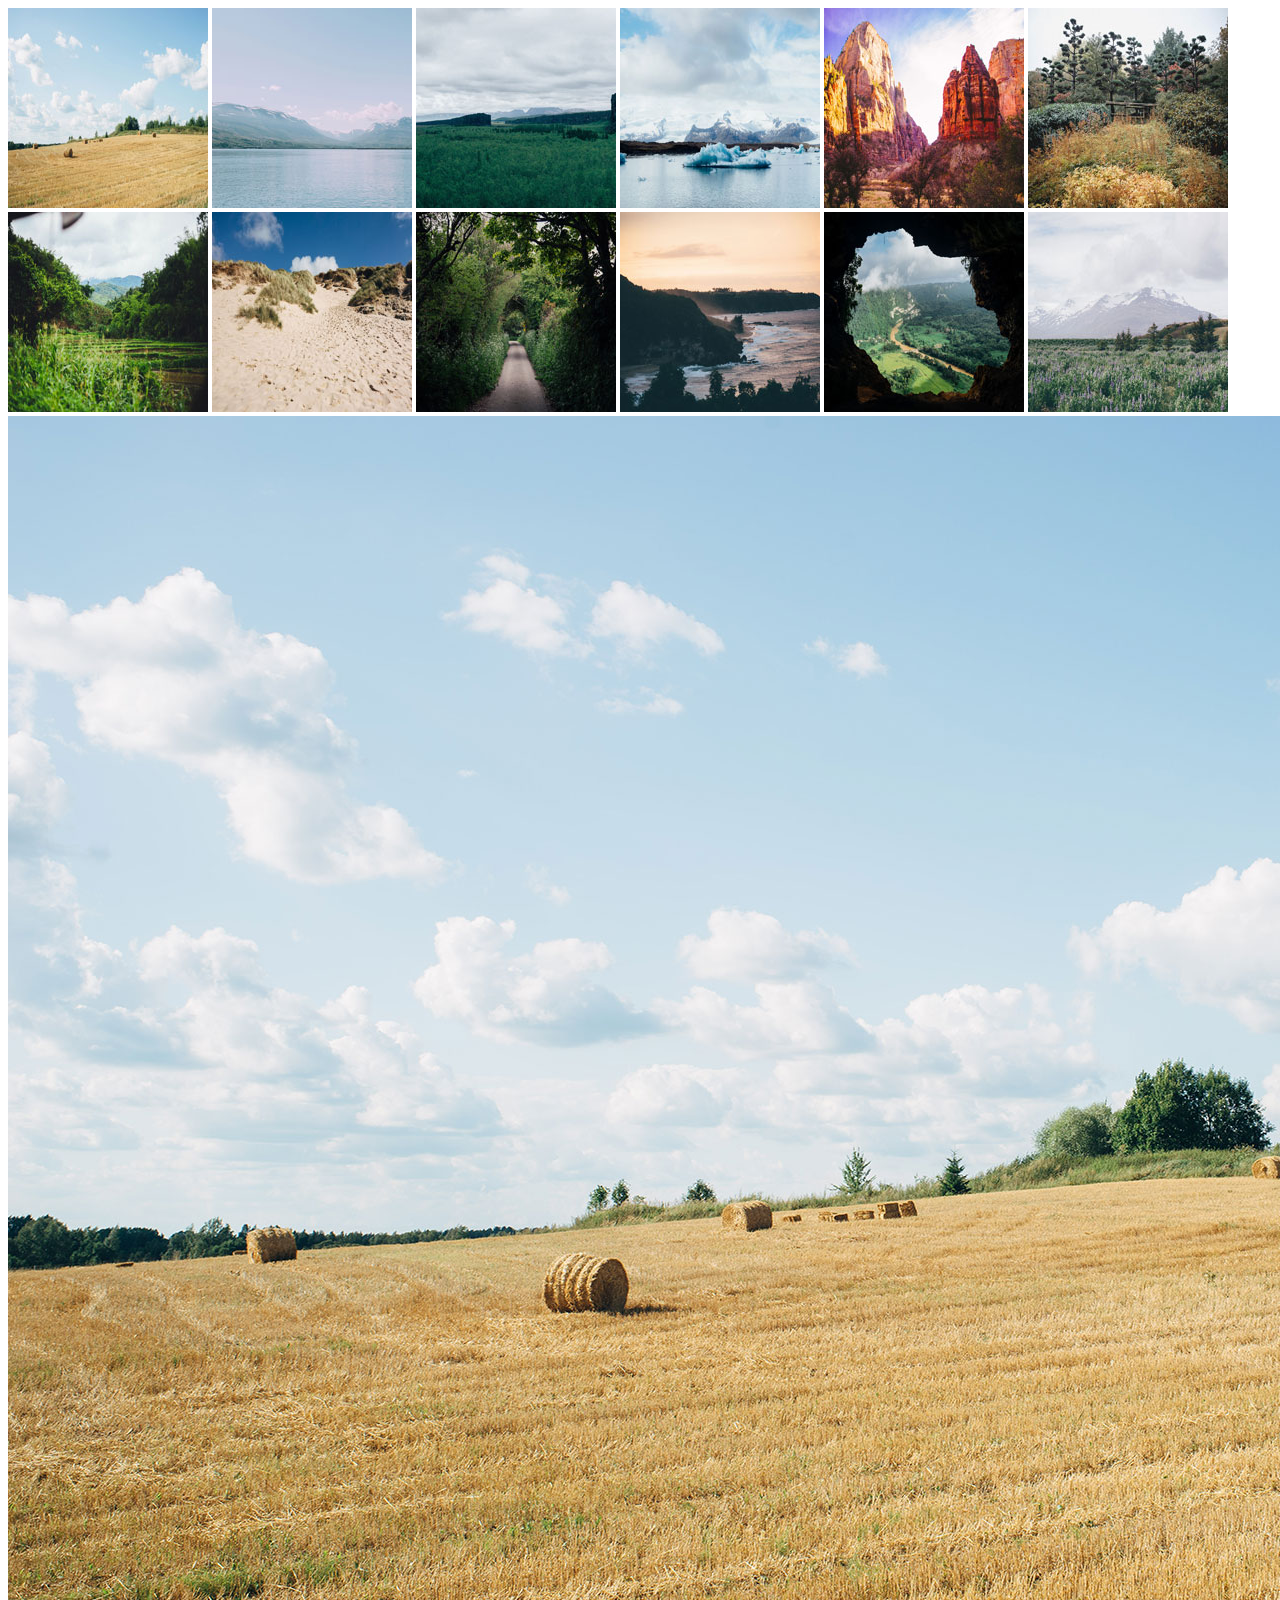
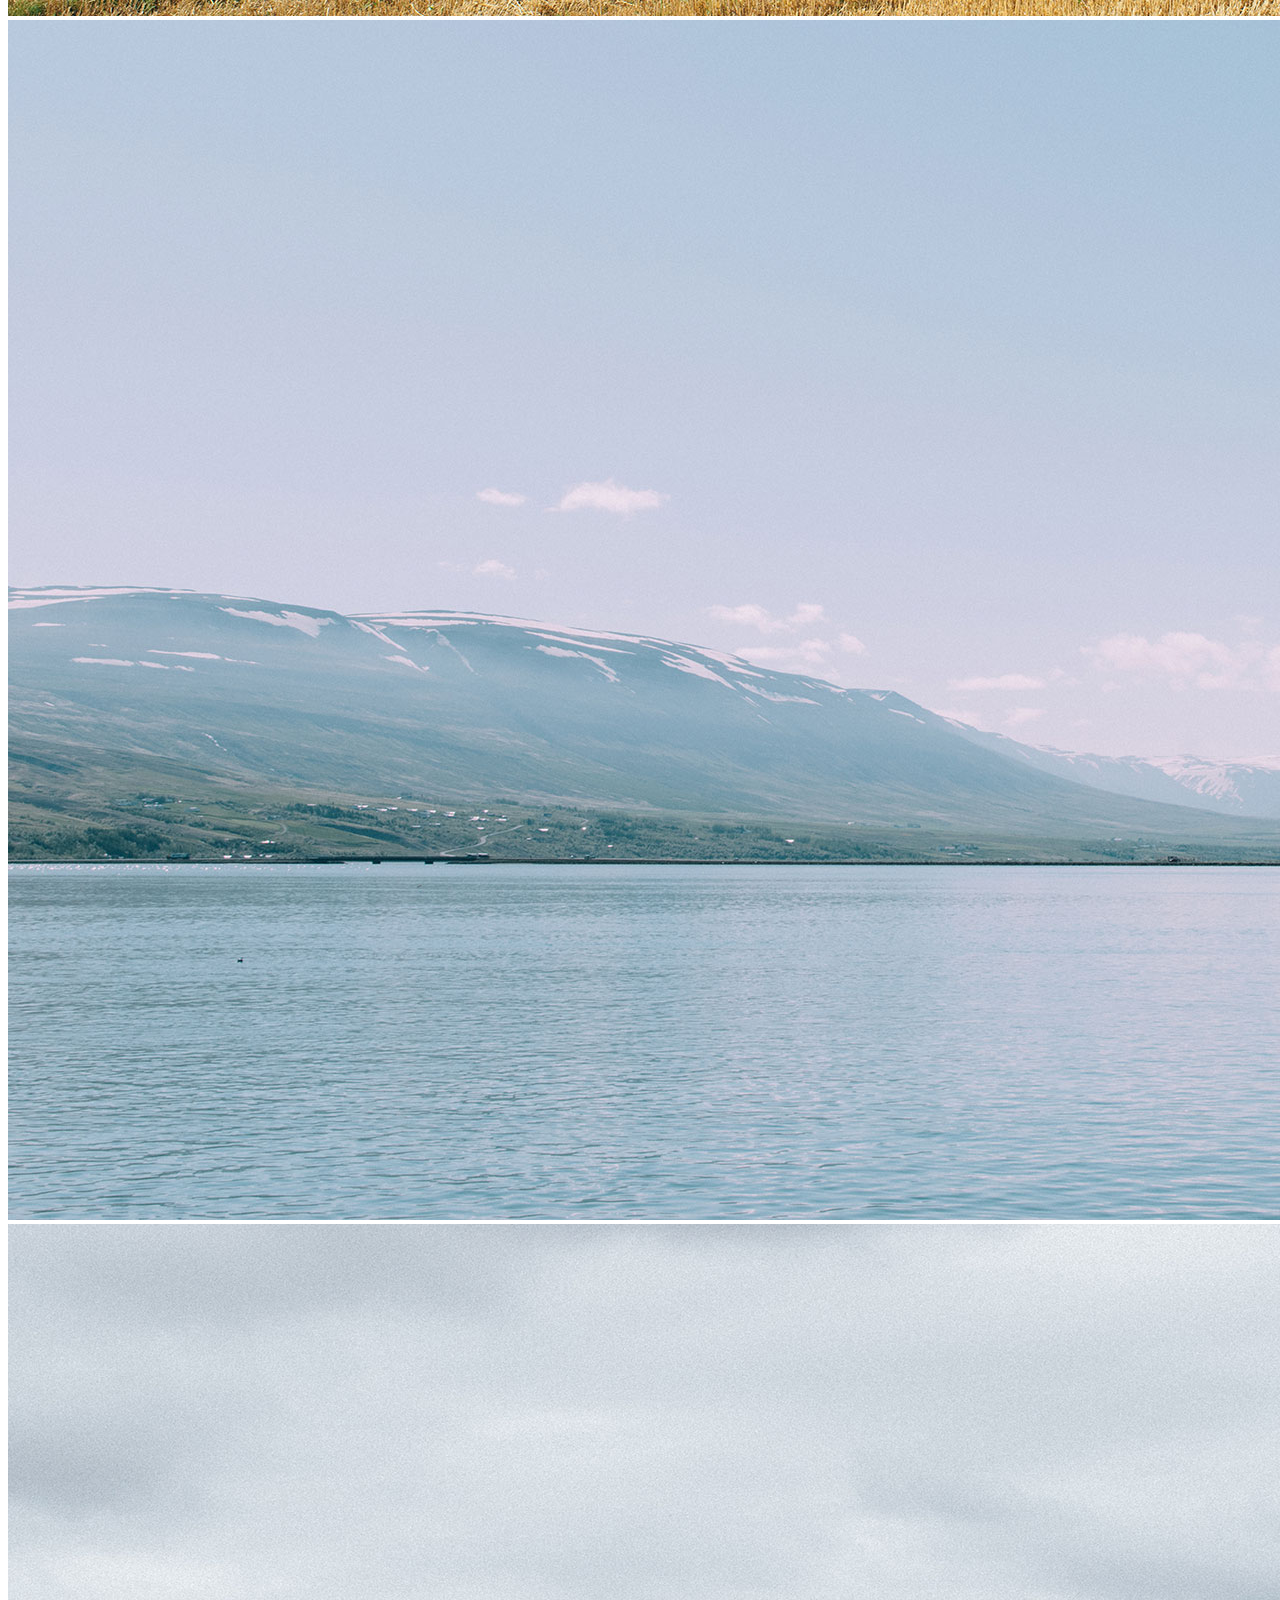
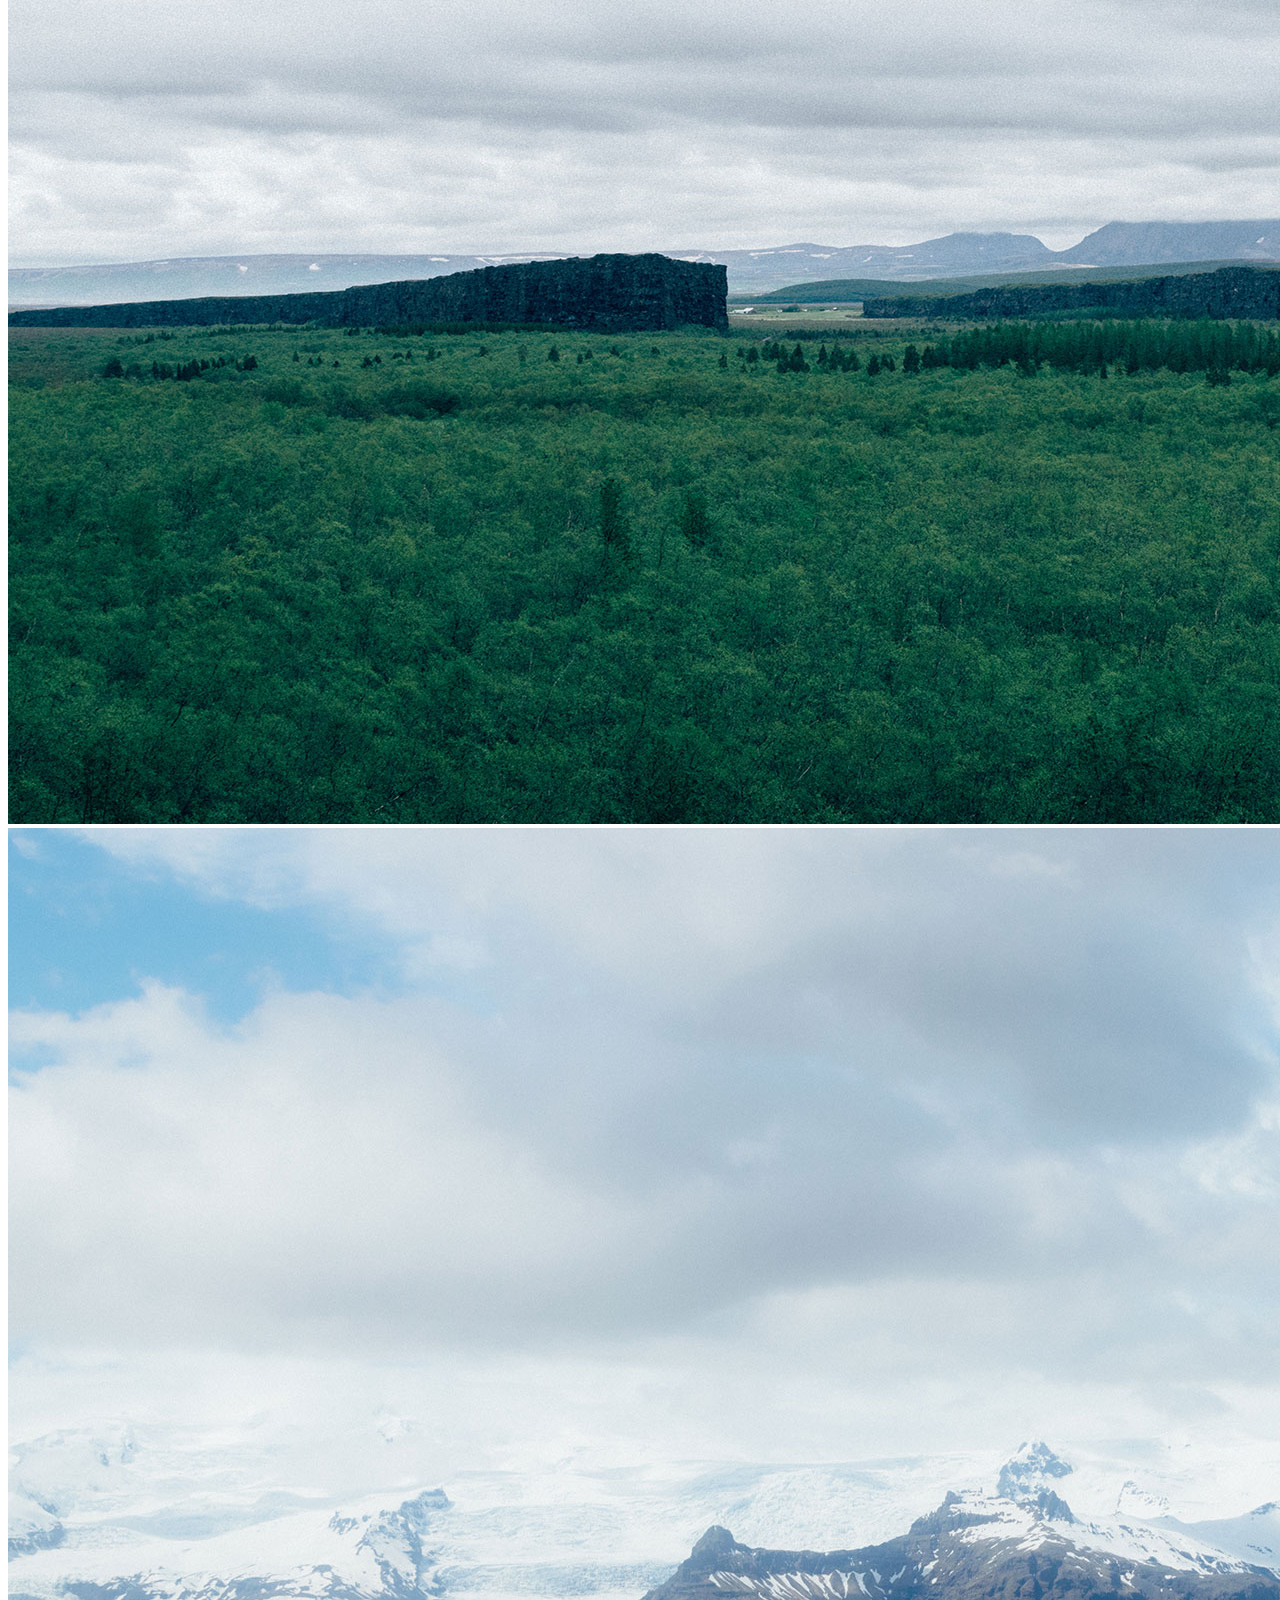
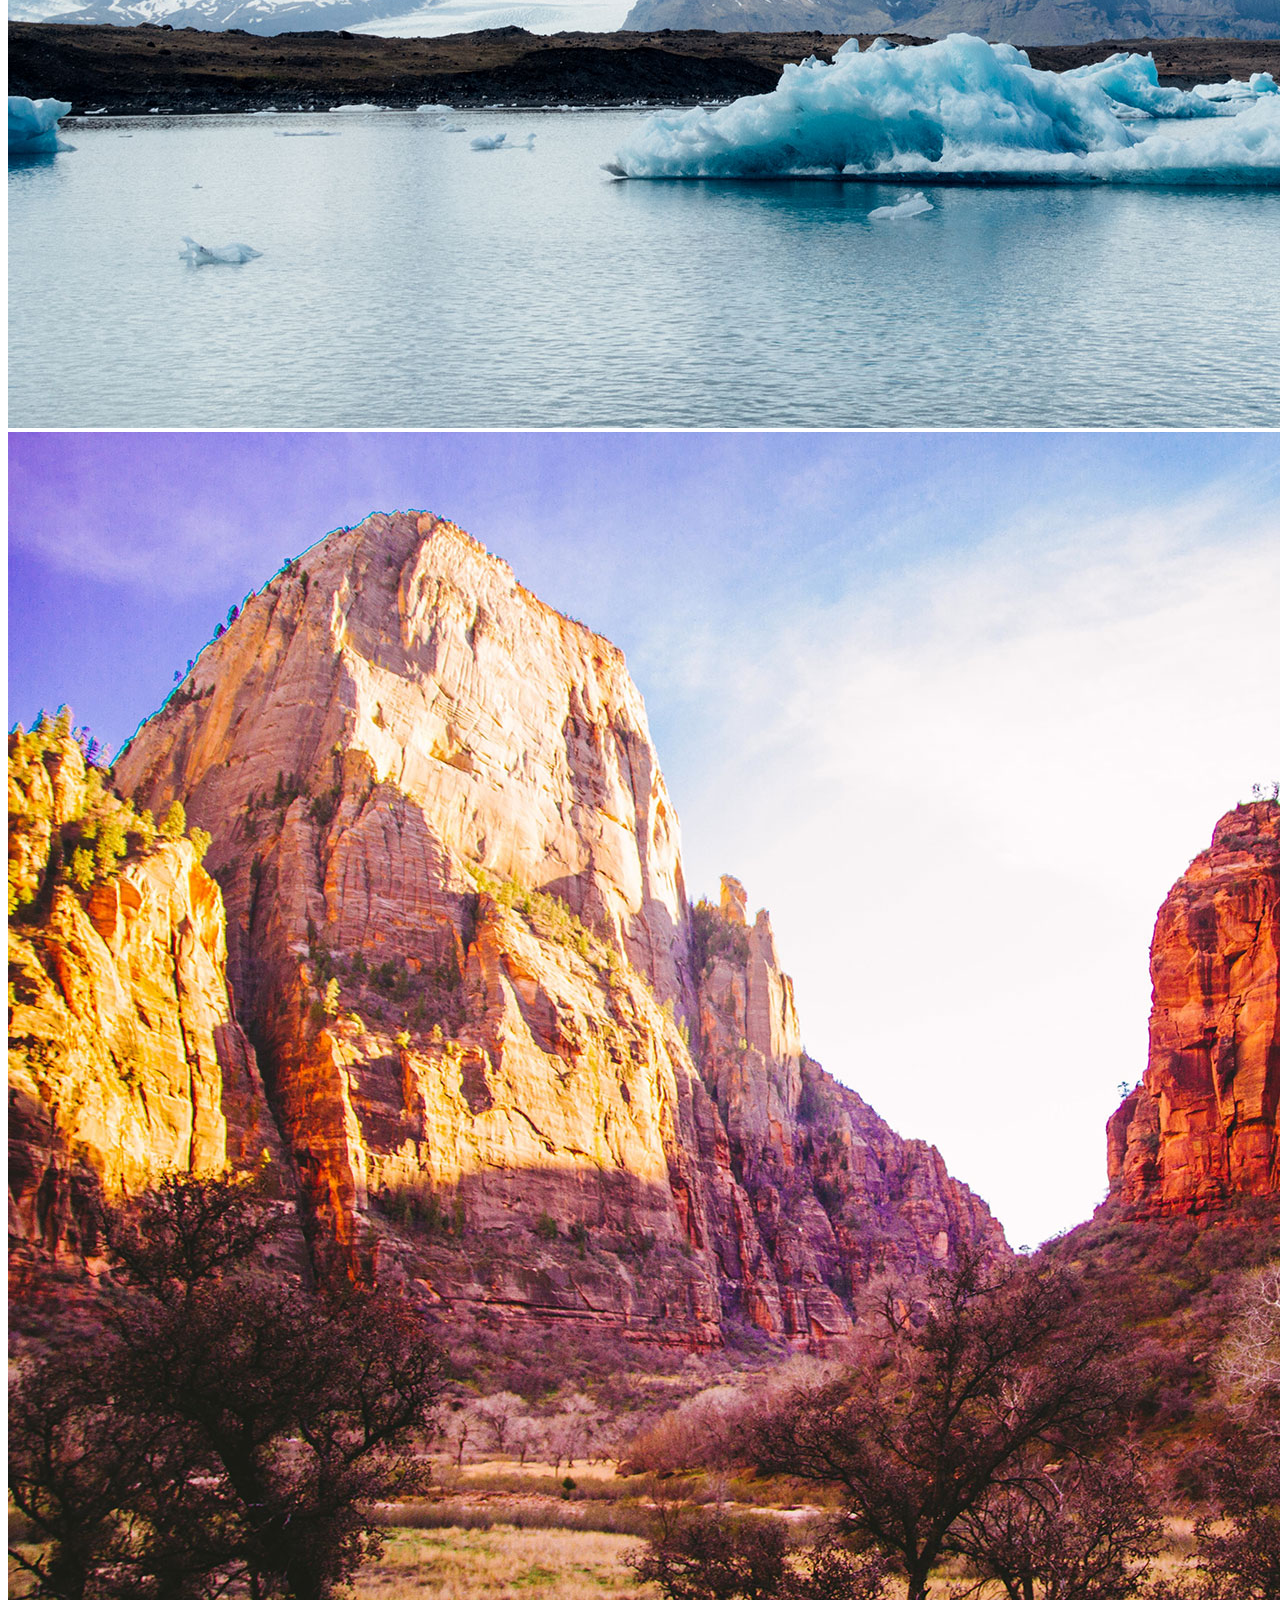
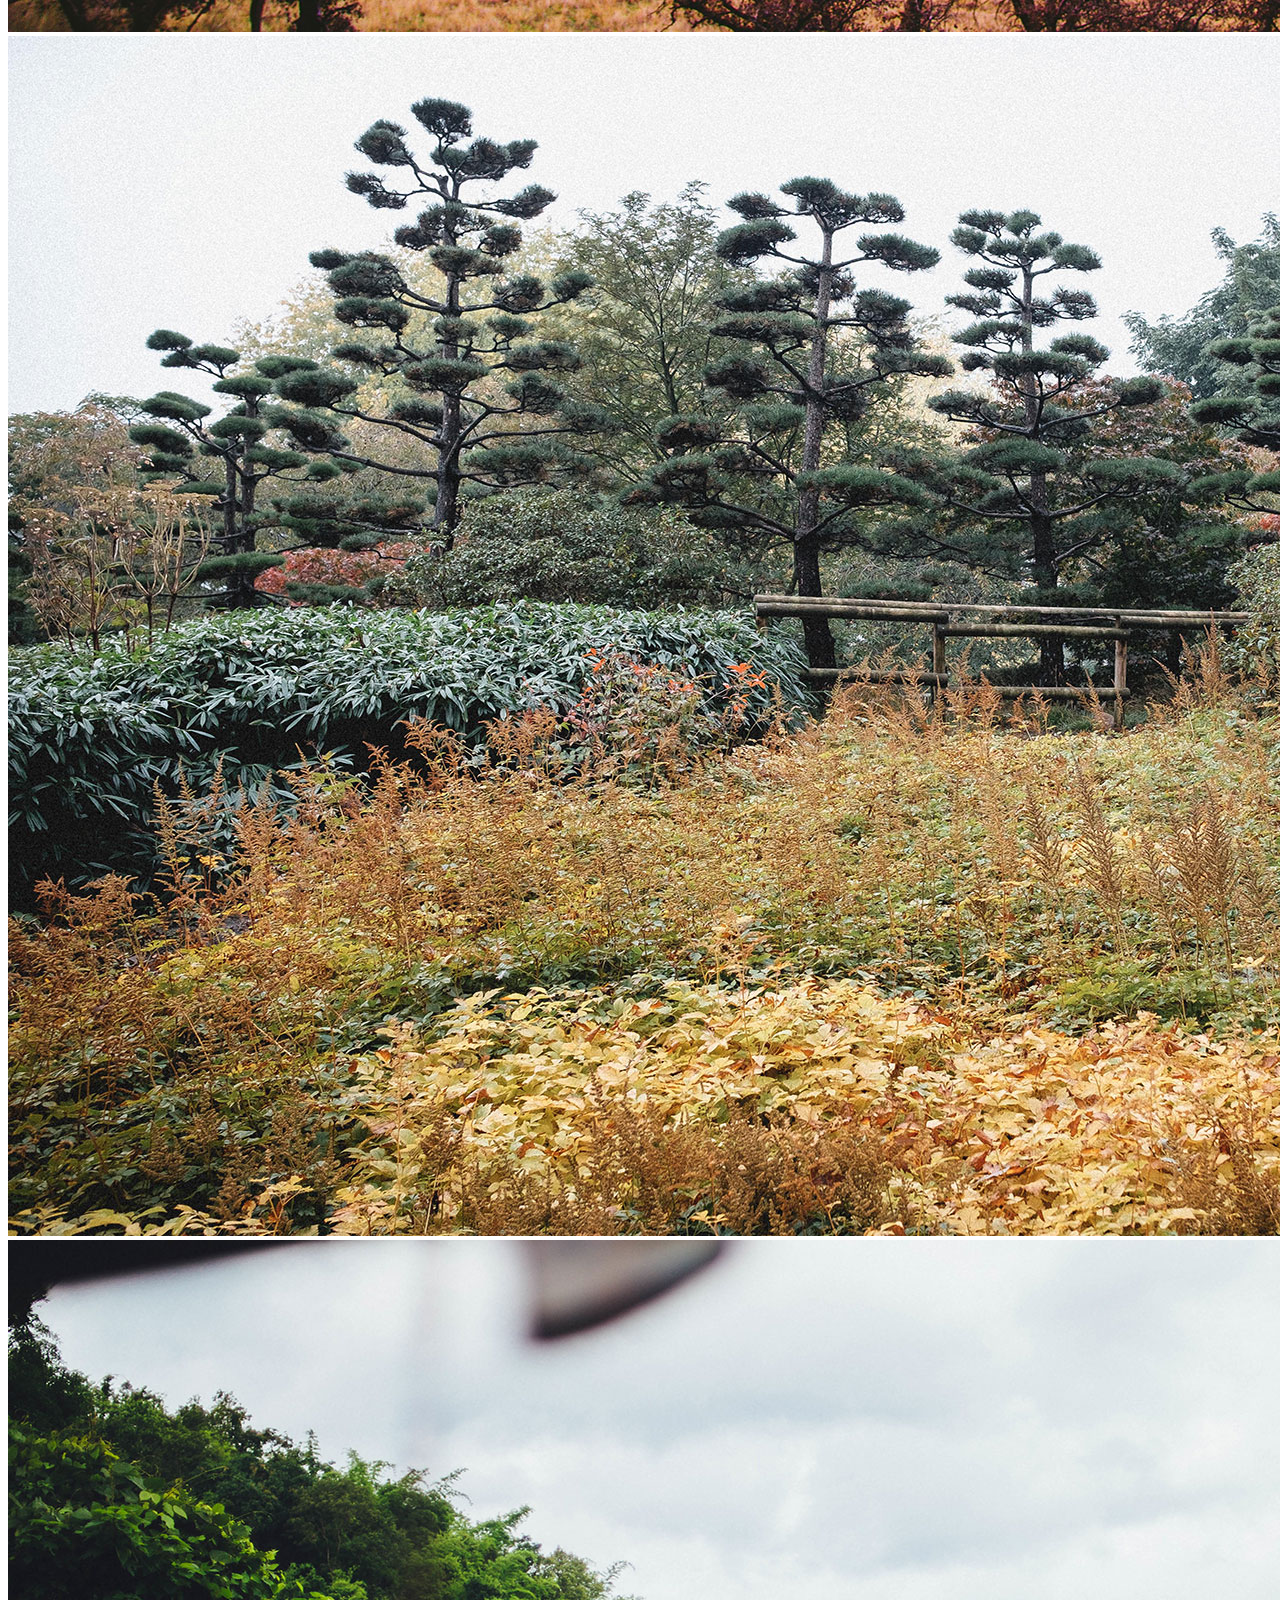
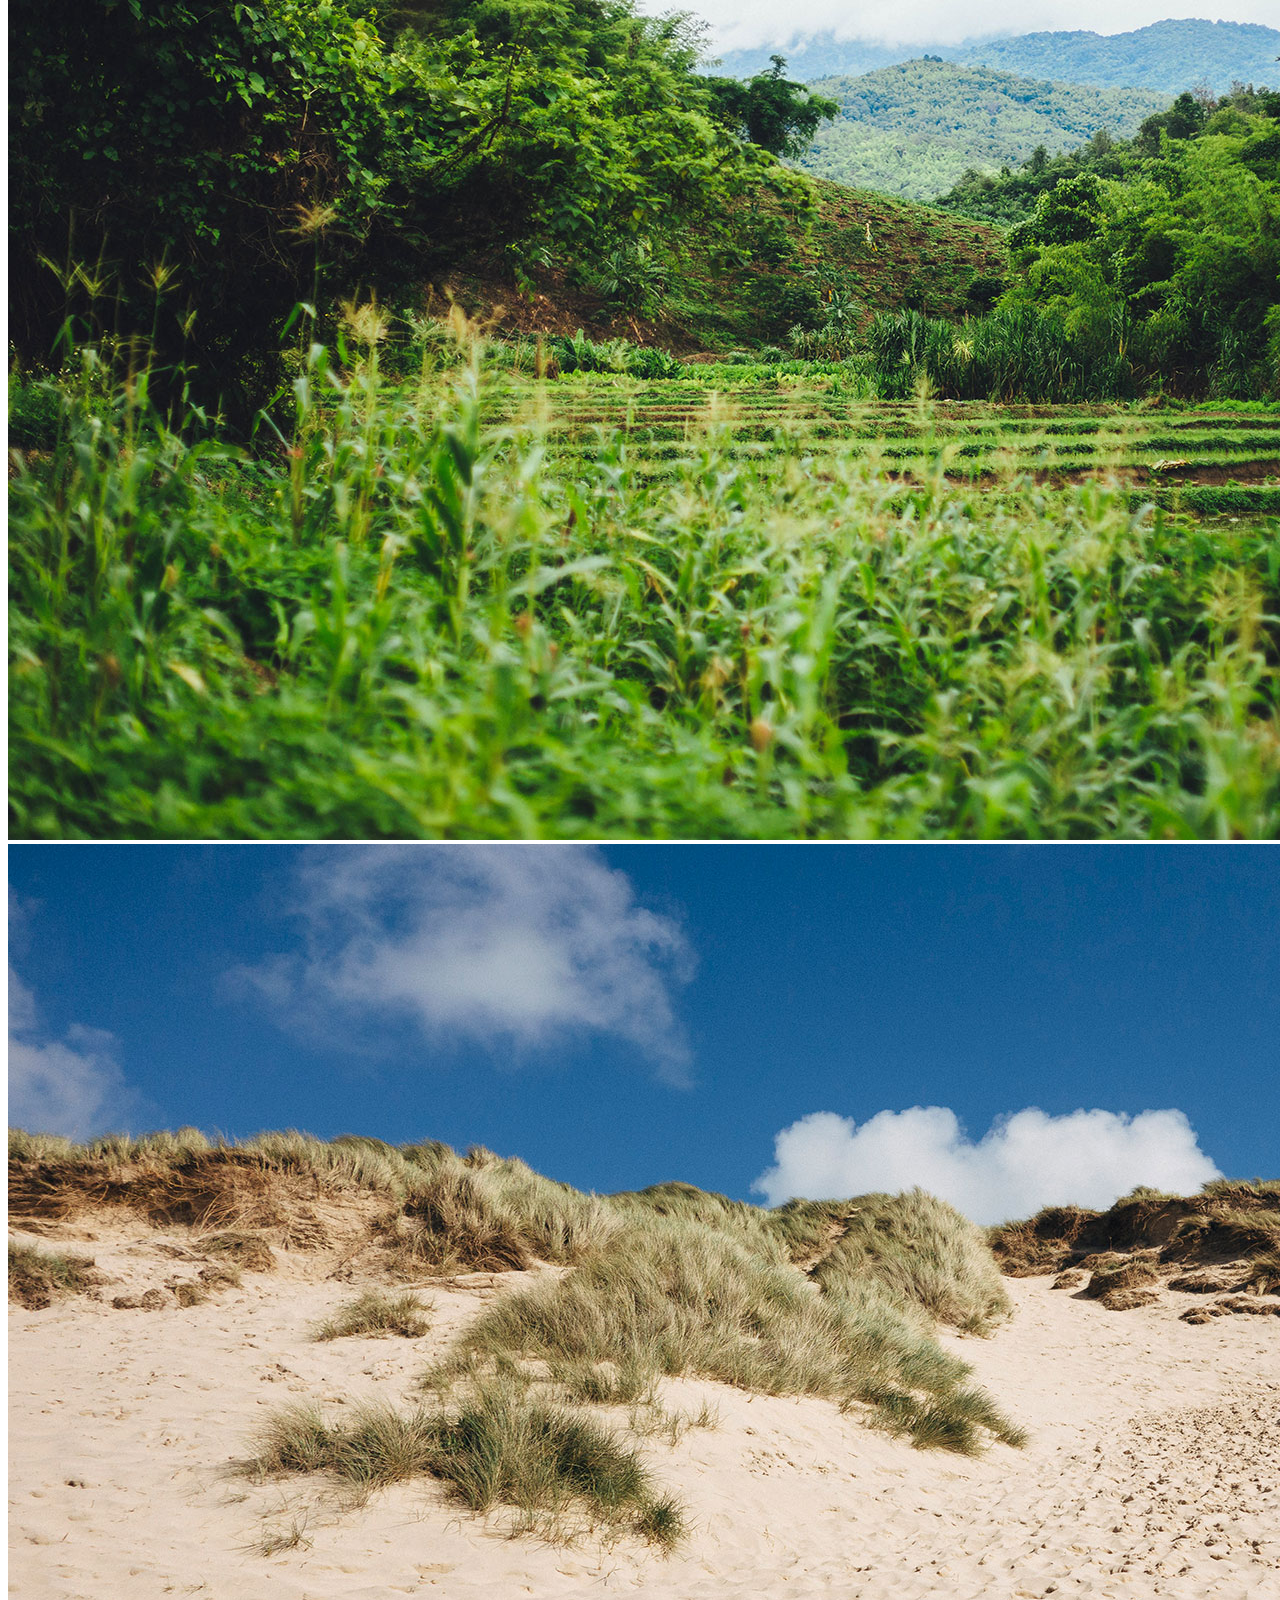
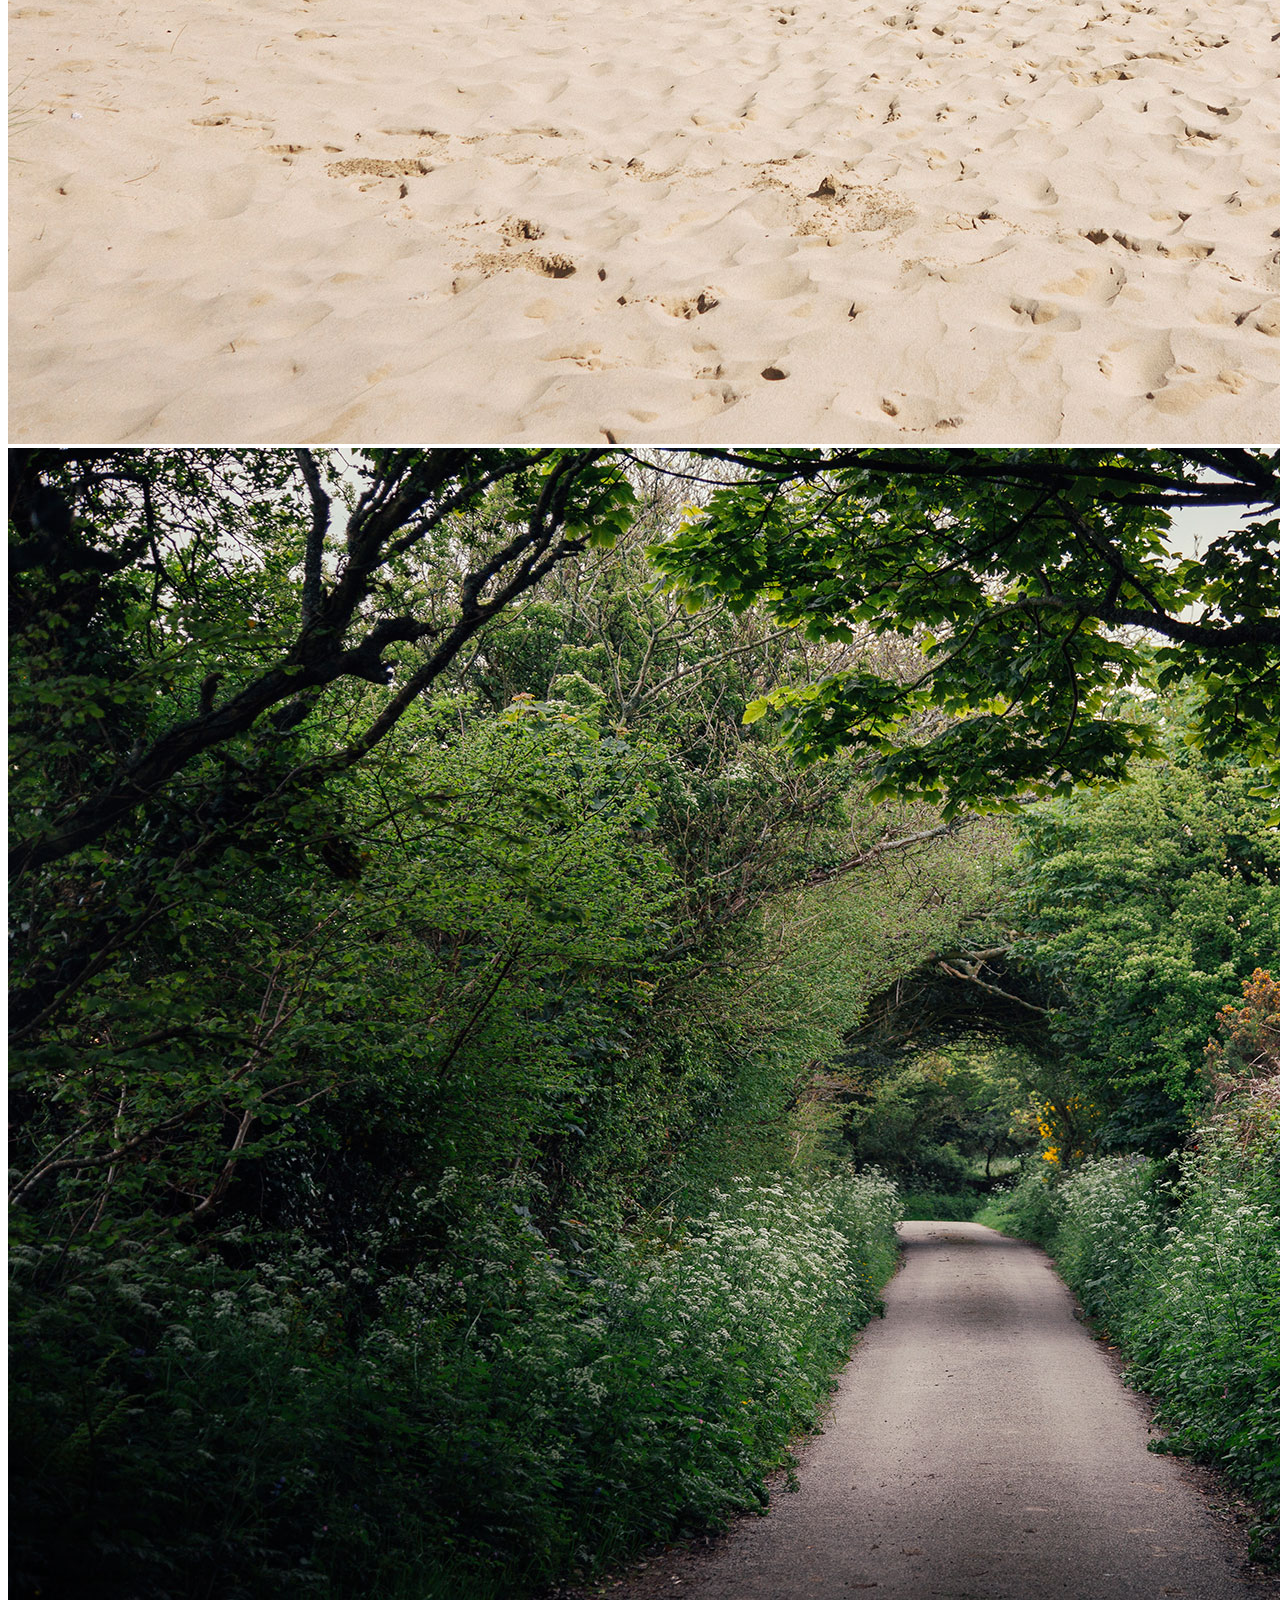
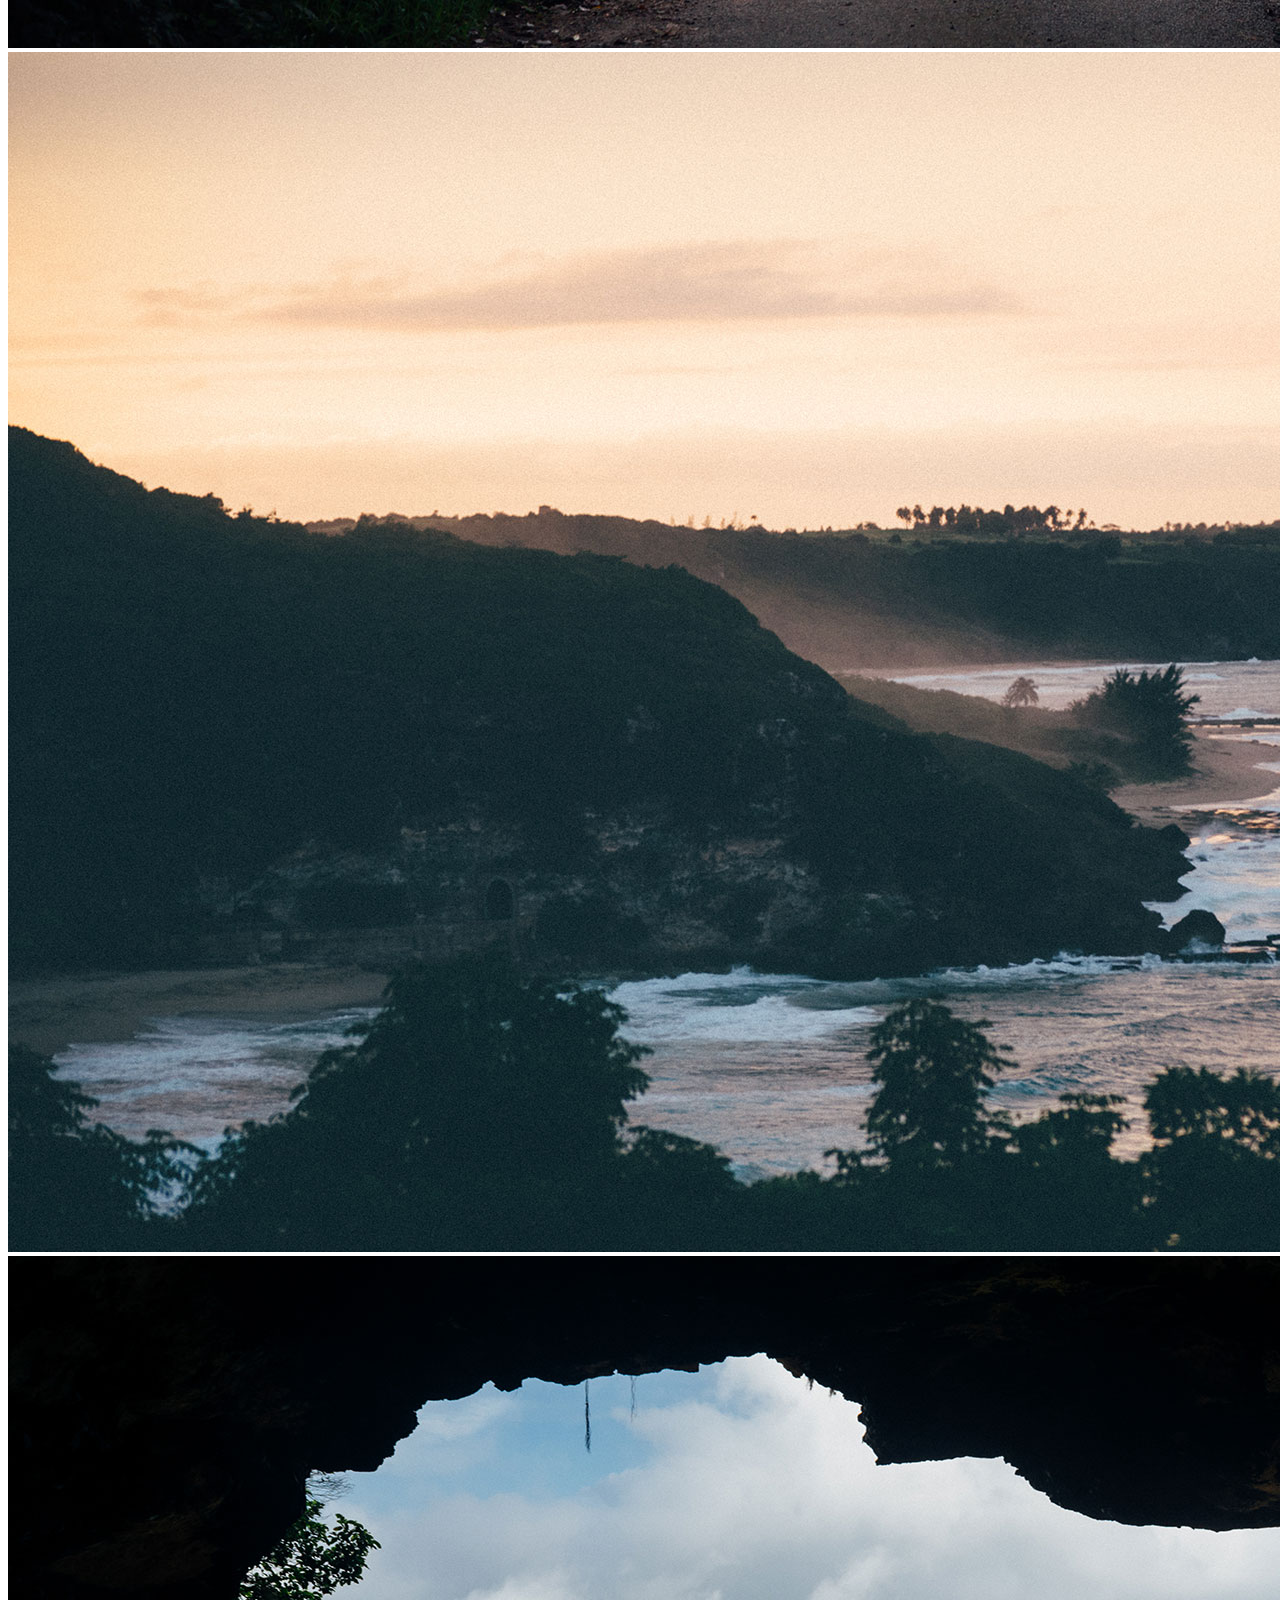
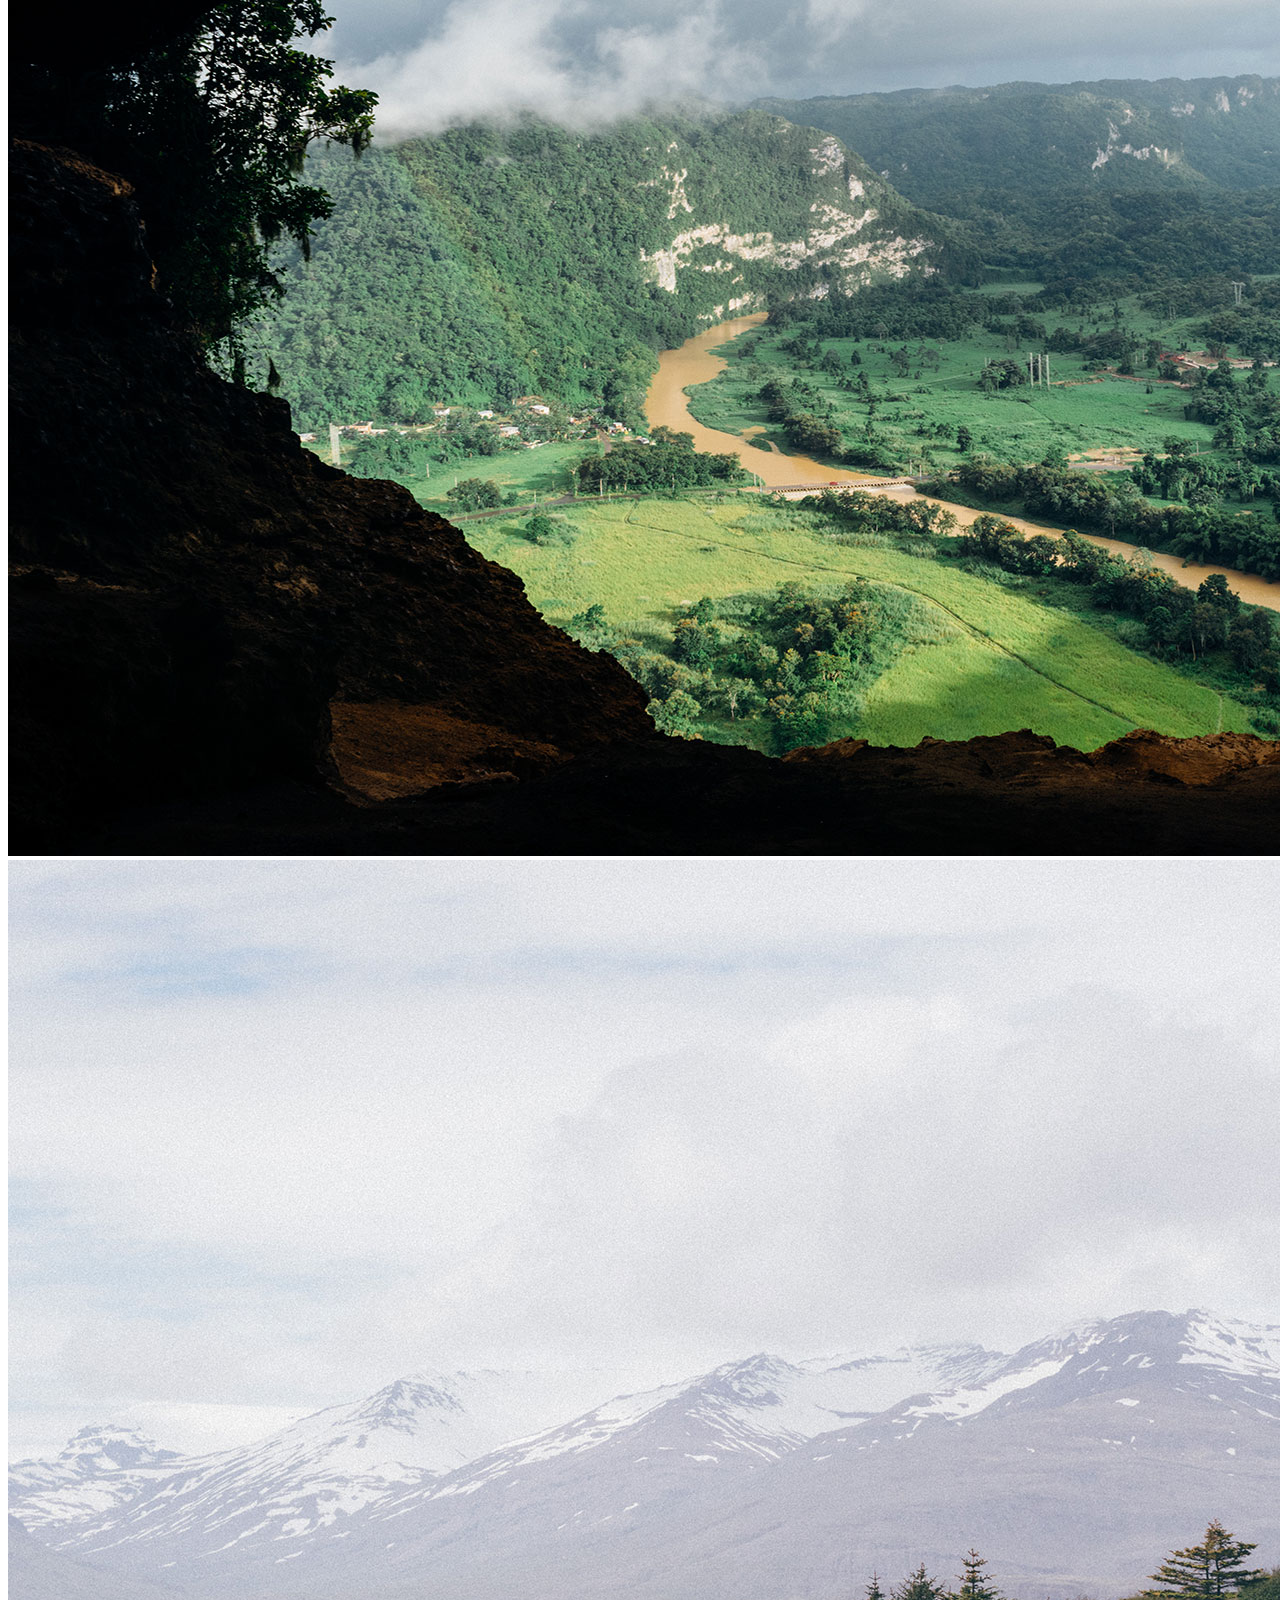
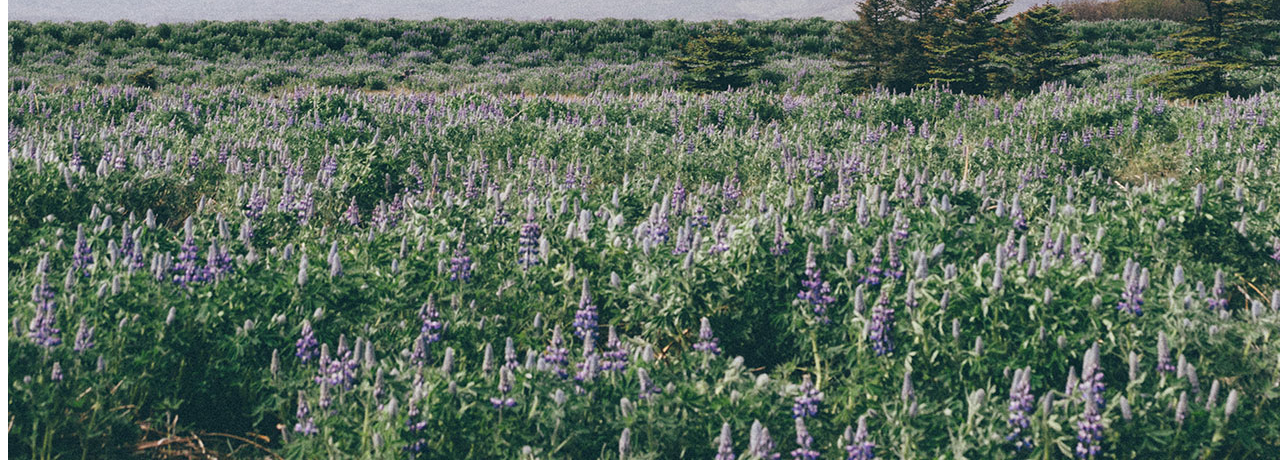
==== html/index.html @ 84ea7915 "linked larger photos(temporary)" ====
<!DOCTYPE html>
<html lang="en" dir="ltr">
  <head>
    <link rel="stylesheet" type="text/css" href="styles.css">
    <meta charset="utf-8">
    <title>Photo Gallery</title>
  </head>
  <body>
    <script src="script.js"></script>
    <div class = "main thumbnails">
        <img src="../photos/thumbnails/01.jpg" alt="image 1">
        <img src="../photos/thumbnails/02.jpg" alt="image 2">
        <img src="../photos/thumbnails/03.jpg" alt="image 3">
        <img src="../photos/thumbnails/04.jpg" alt="image 4">
        <img src="../photos/thumbnails/05.jpg" alt="image 5">
        <img src="../photos/thumbnails/06.jpg" alt="image 6">
        <img src="../photos/thumbnails/07.jpg" alt="image 7">
        <img src="../photos/thumbnails/08.jpg" alt="image 8">
        <img src="../photos/thumbnails/09.jpg" alt="image 9">
        <img src="../photos/thumbnails/10.jpg" alt="image 10">
        <img src="../photos/thumbnails/11.jpg" alt="image 11">
        <img src="../photos/thumbnails/12.jpg" alt="image 12">
    </div>
    <div class="Large photos">
      <img src="../photos/01.jpg" alt="image 1">
      <img src="../photos/02.jpg" alt="image 2">
      <img src="../photos/03.jpg" alt="image 3">
      <img src="../photos/04.jpg" alt="image 4">
      <img src="../photos/05.jpg" alt="image 5">
      <img src="../photos/06.jpg" alt="image 6">
      <img src="../photos/07.jpg" alt="image 7">
      <img src="../photos/08.jpg" alt="image 8">
      <img src="../photos/09.jpg" alt="image 9">
      <img src="../photos/10.jpg" alt="image 10">
      <img src="../photos/11.jpg" alt="image 11">
      <img src="../photos/12.jpg" alt="image 12">
    </div>
  </body>
</html>
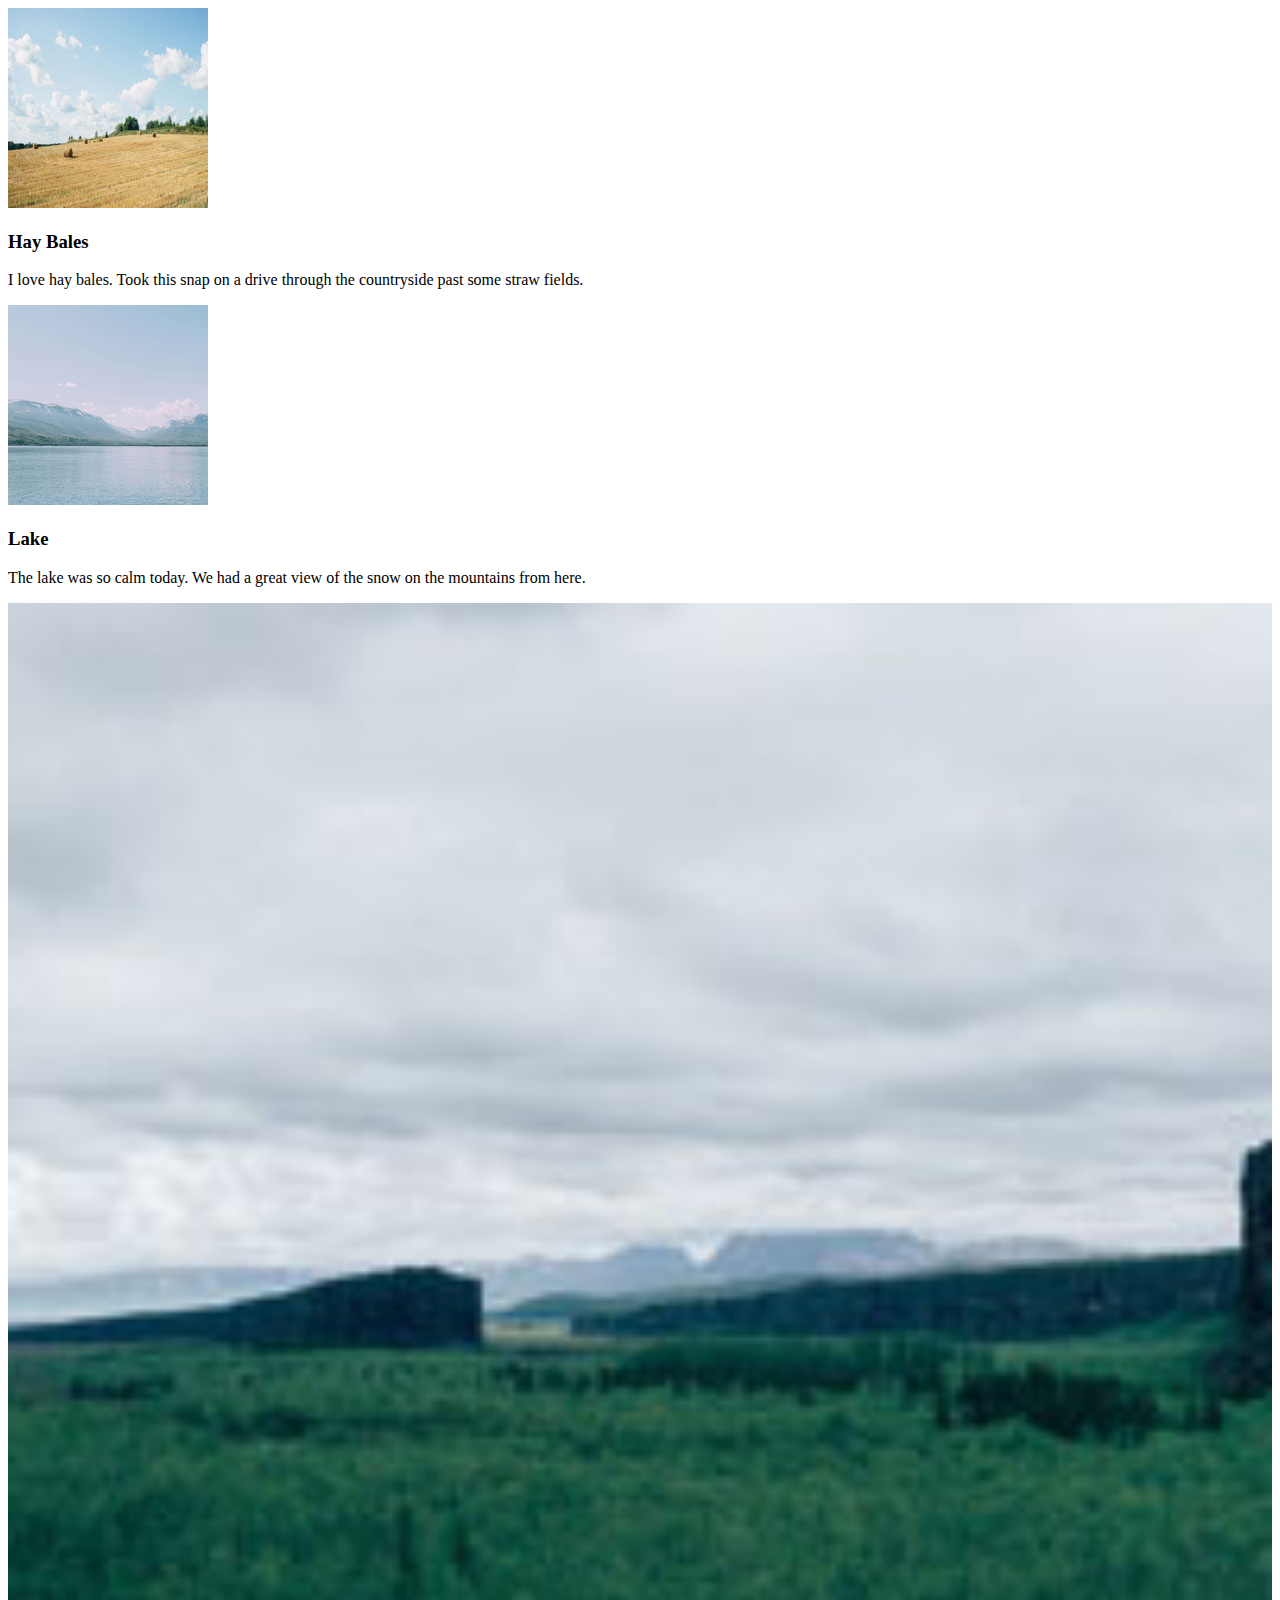
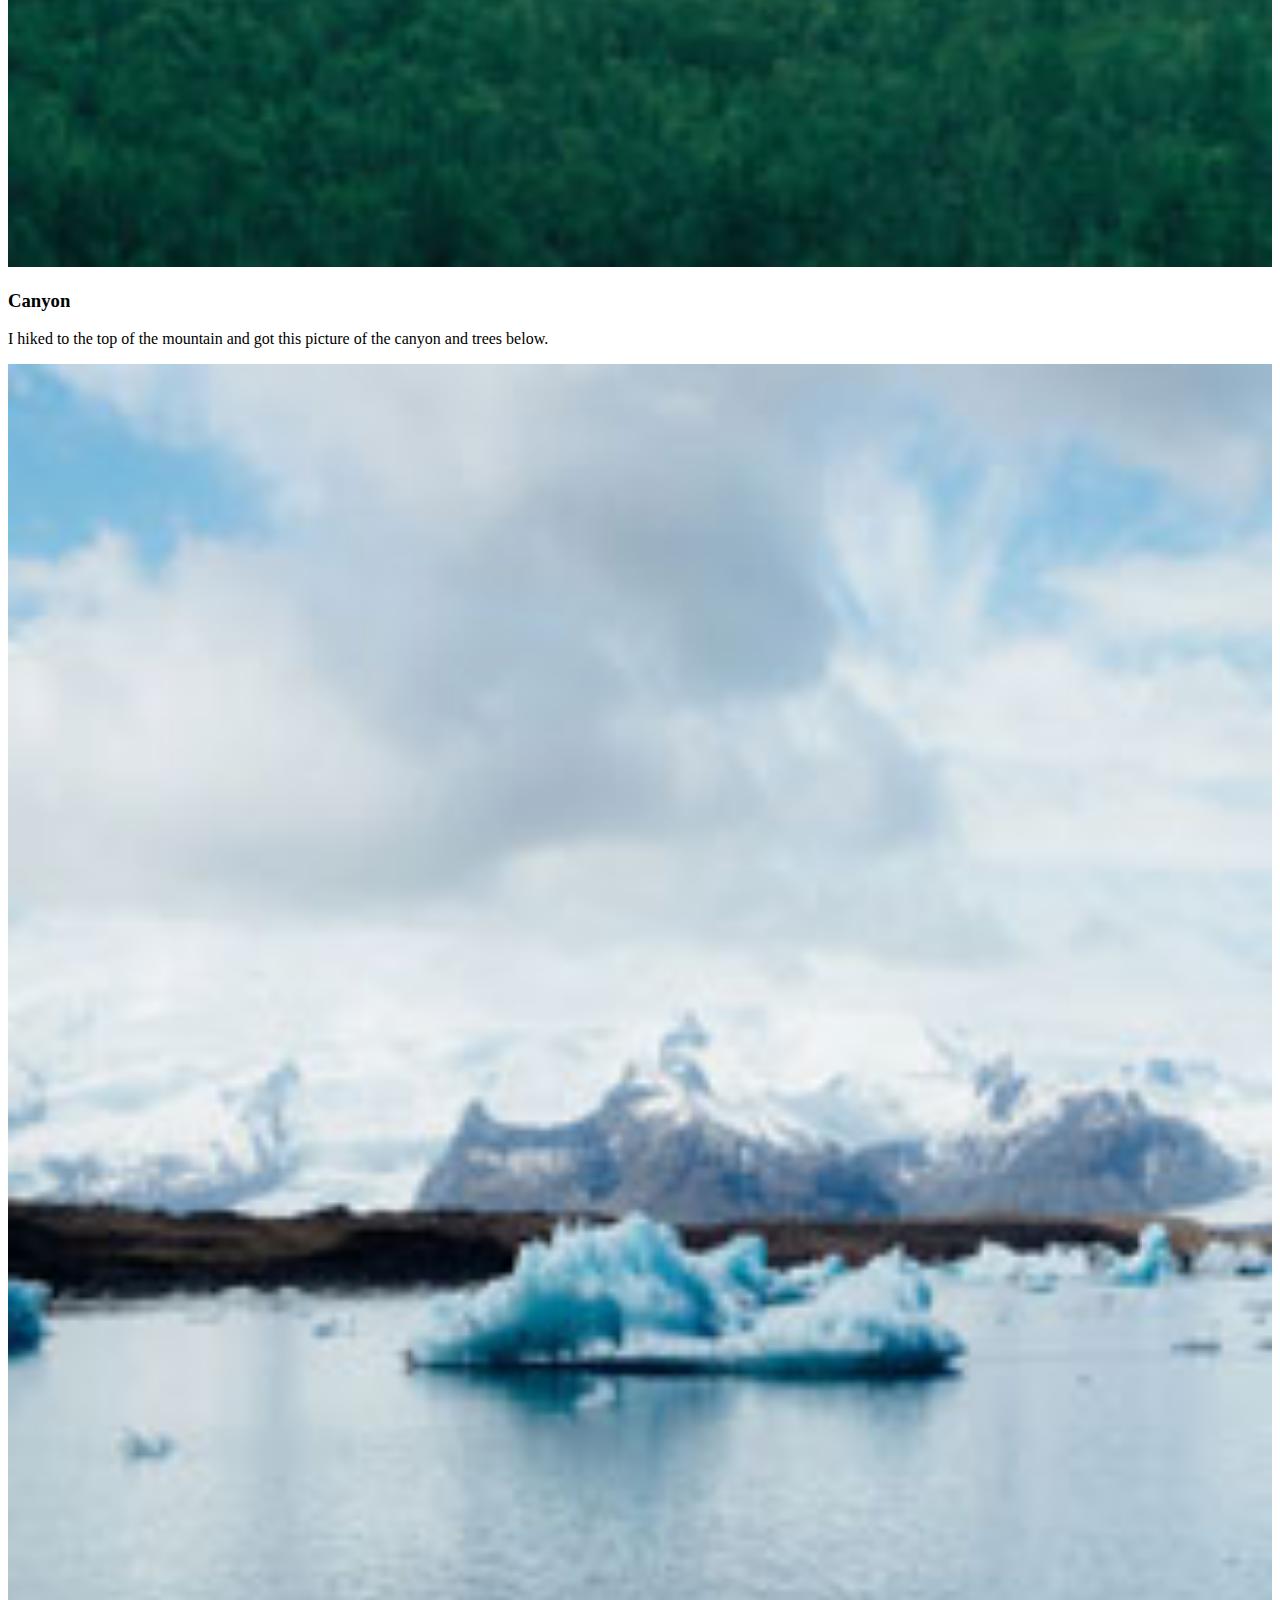
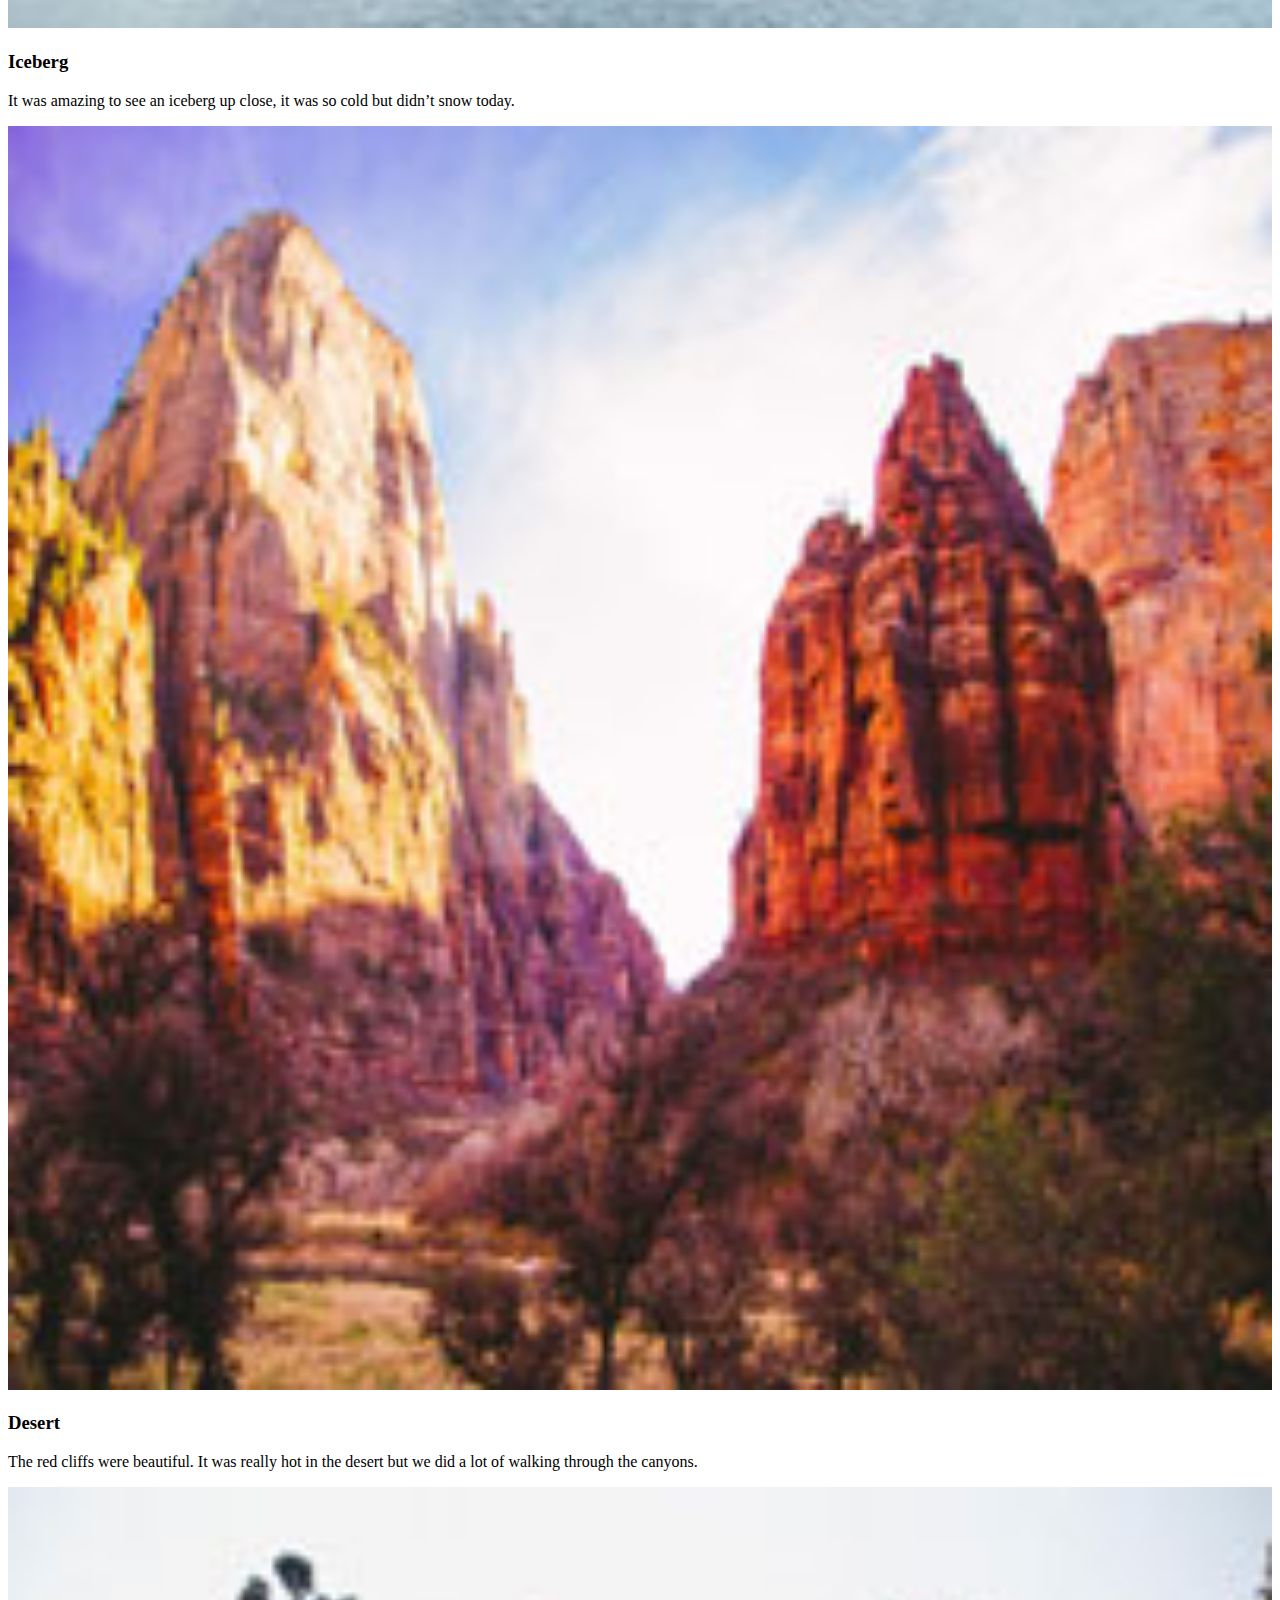
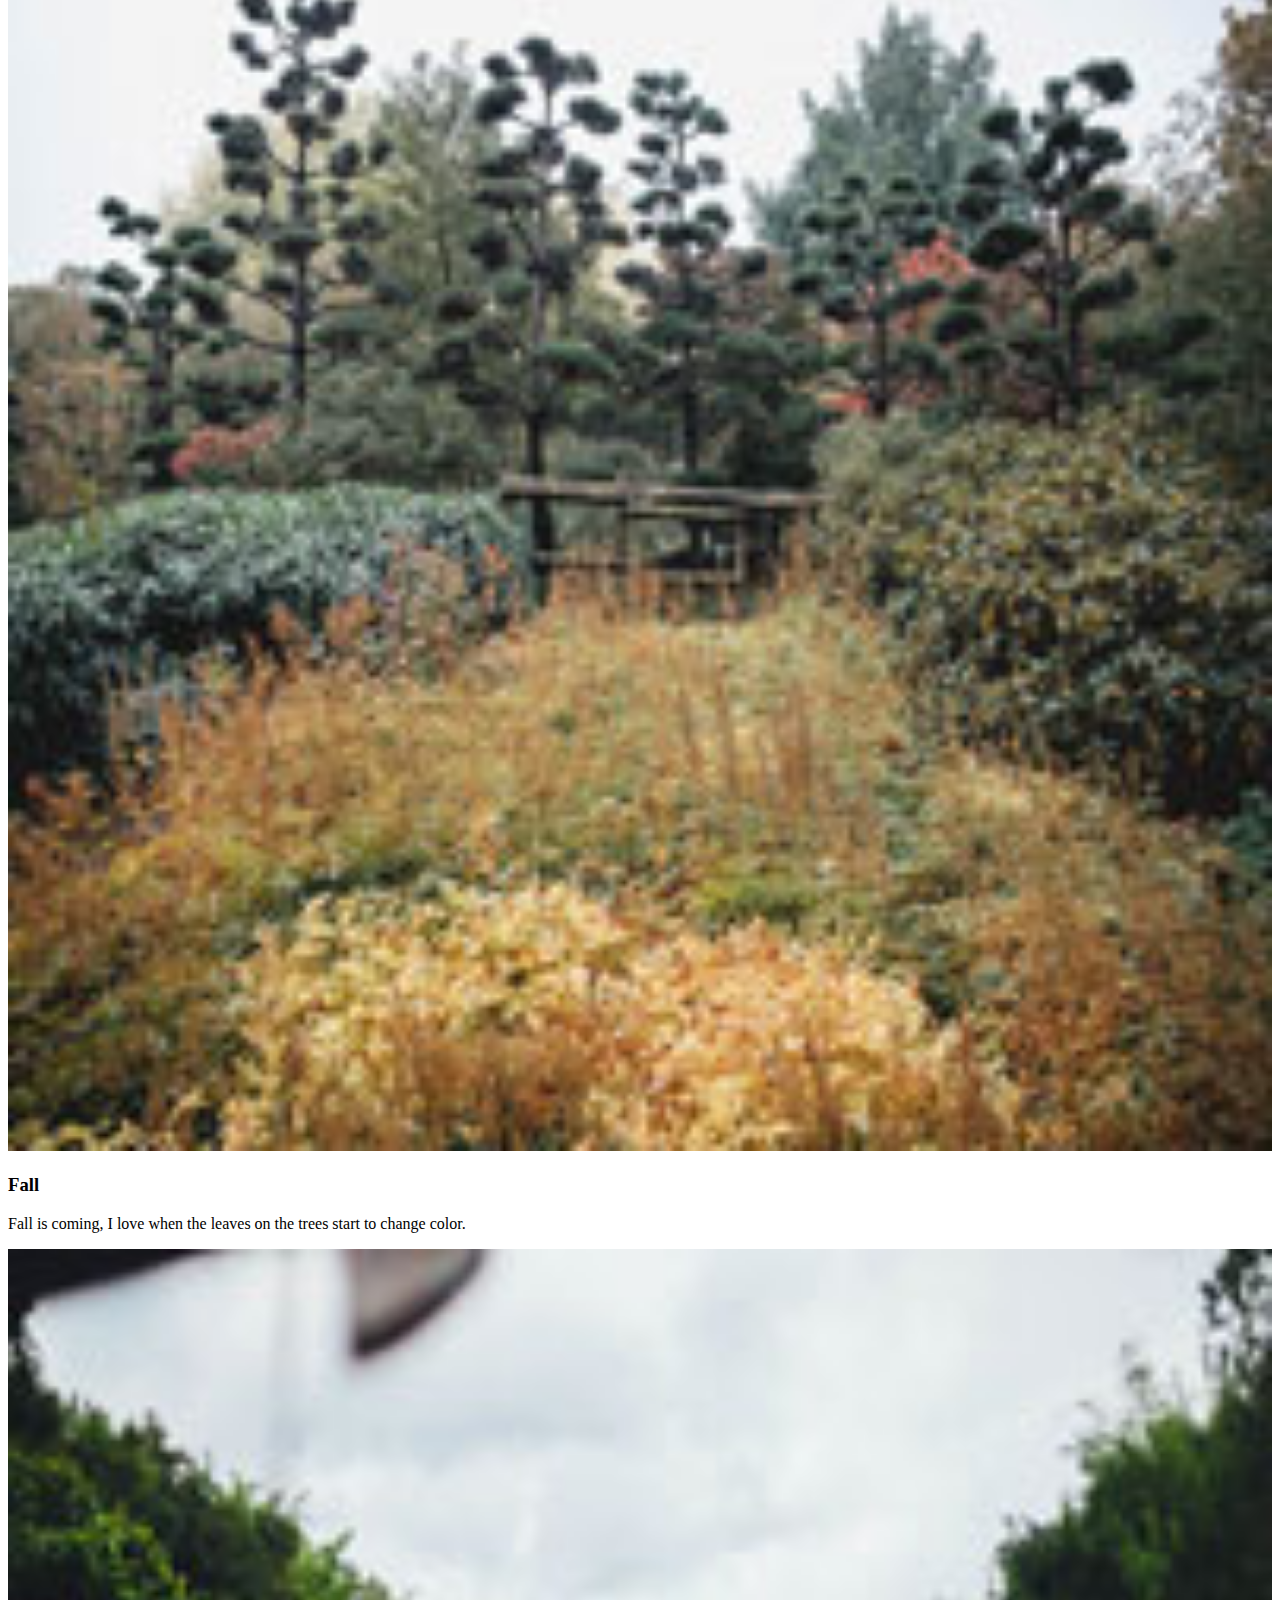
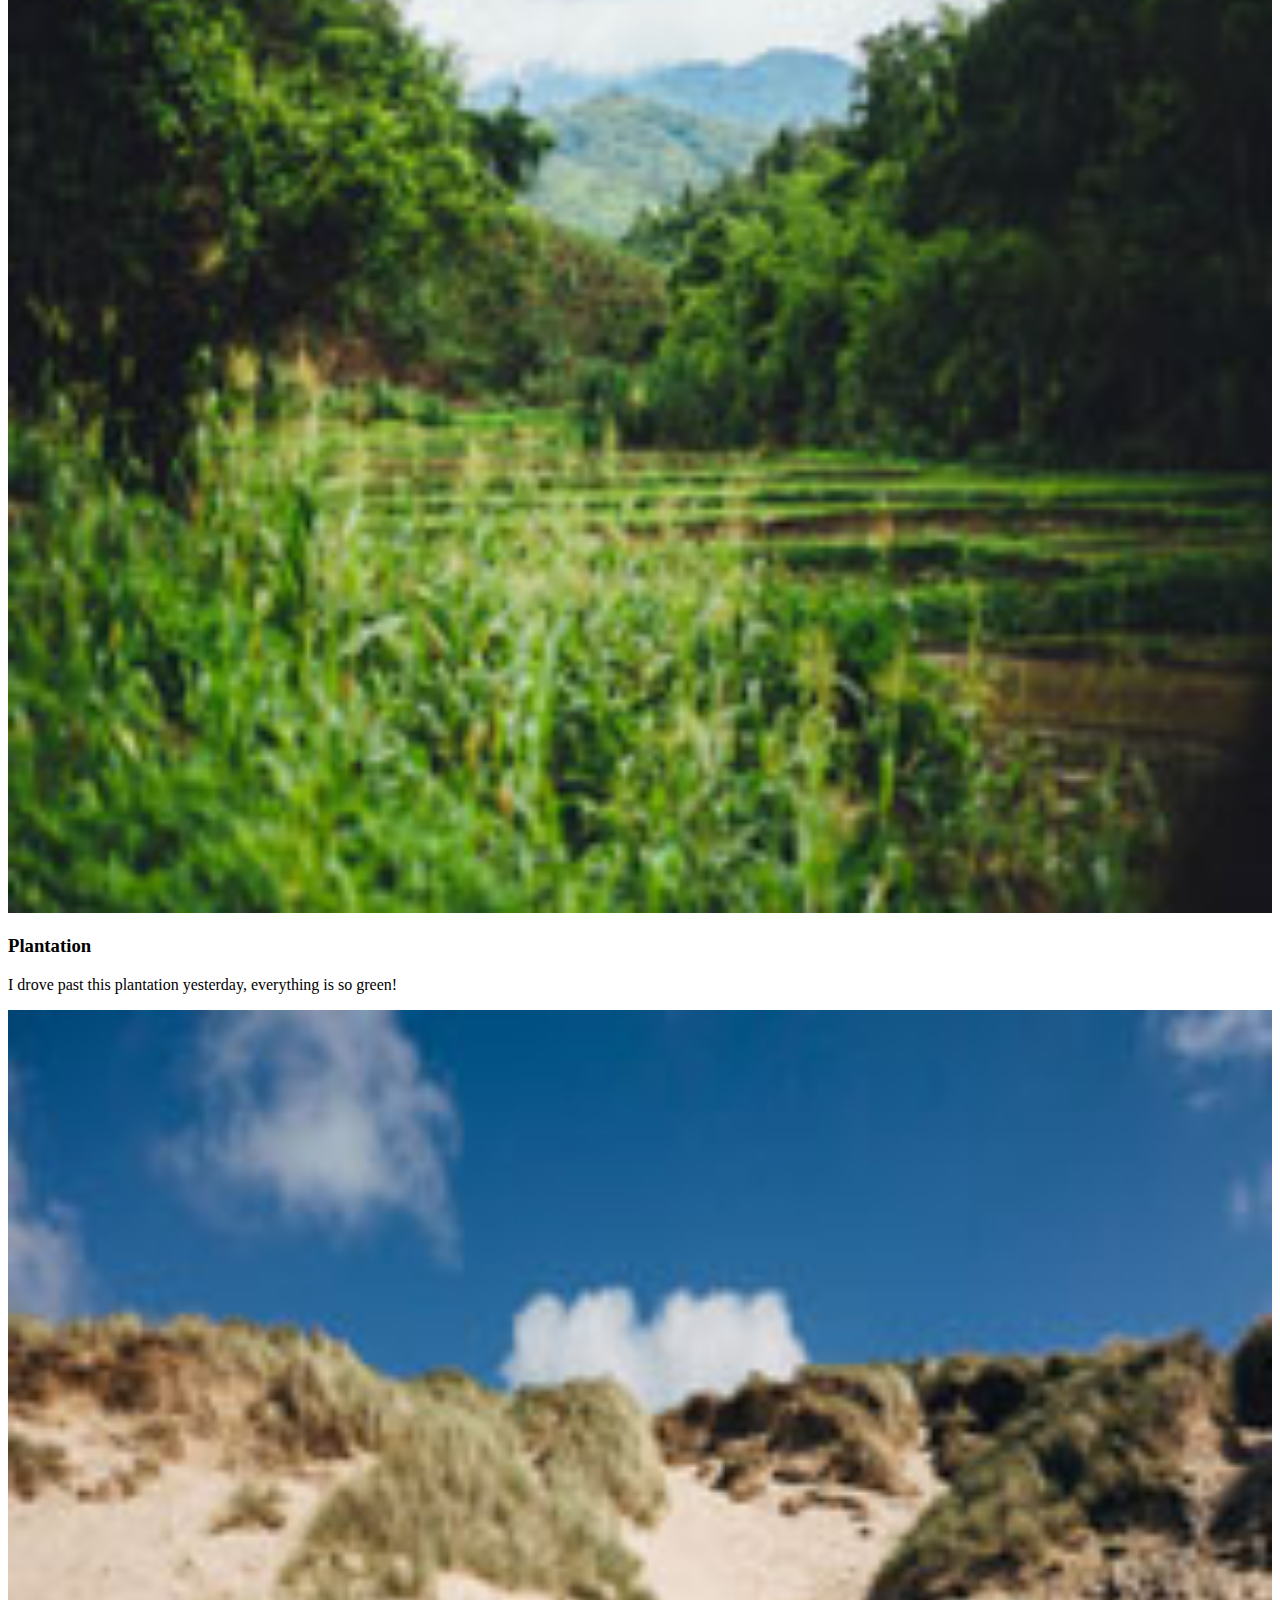
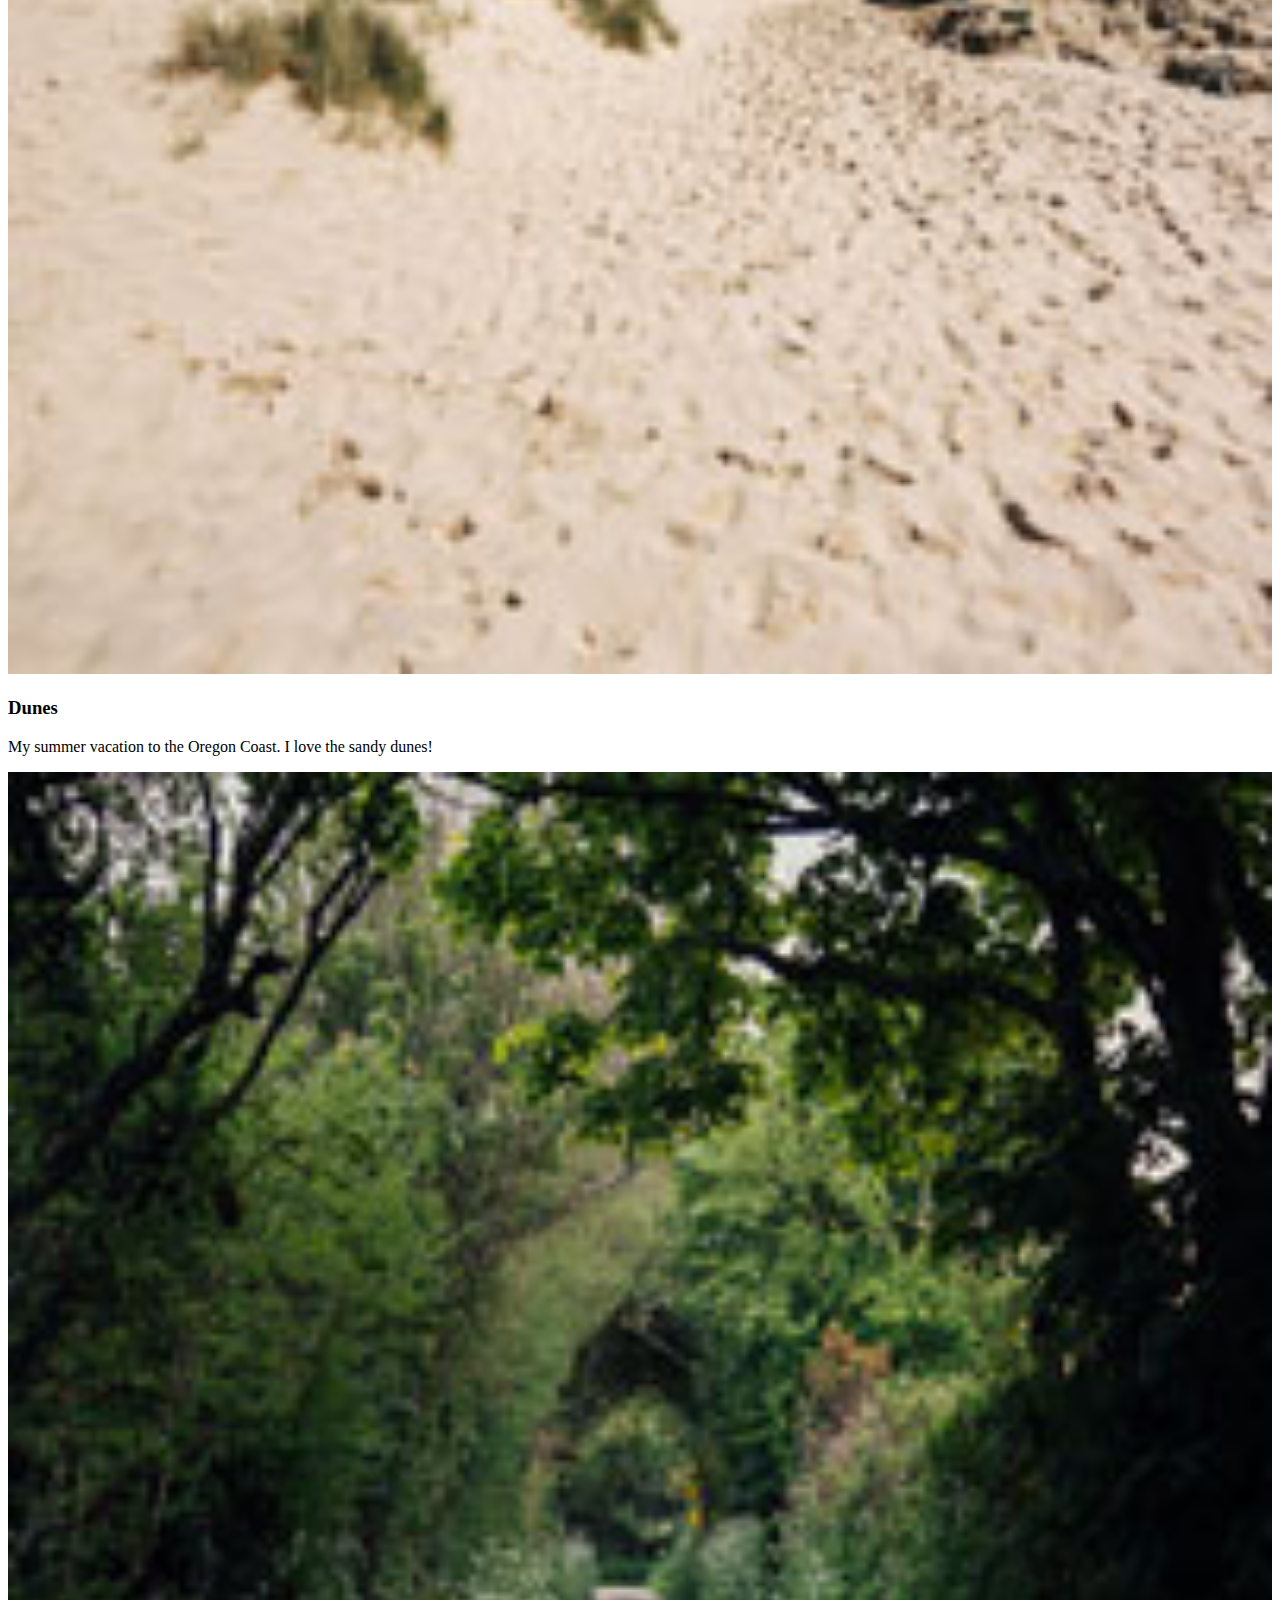
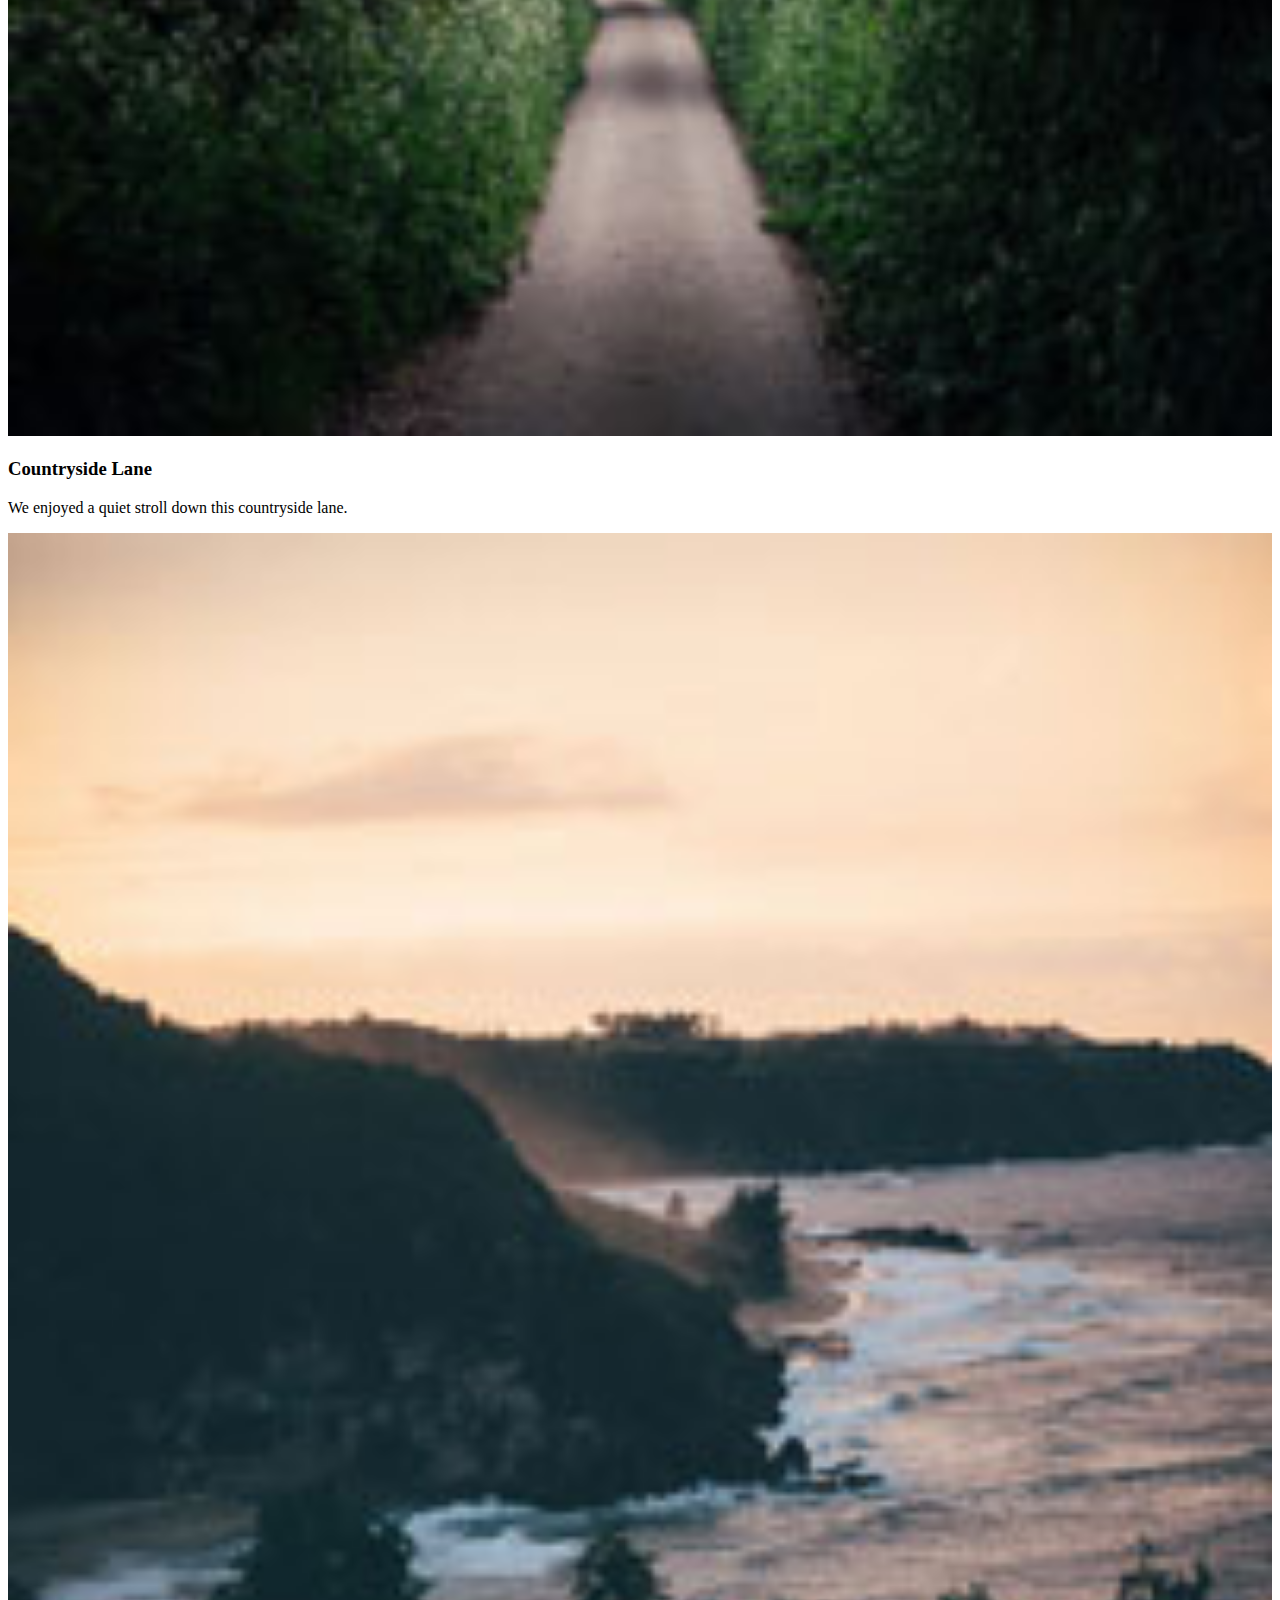
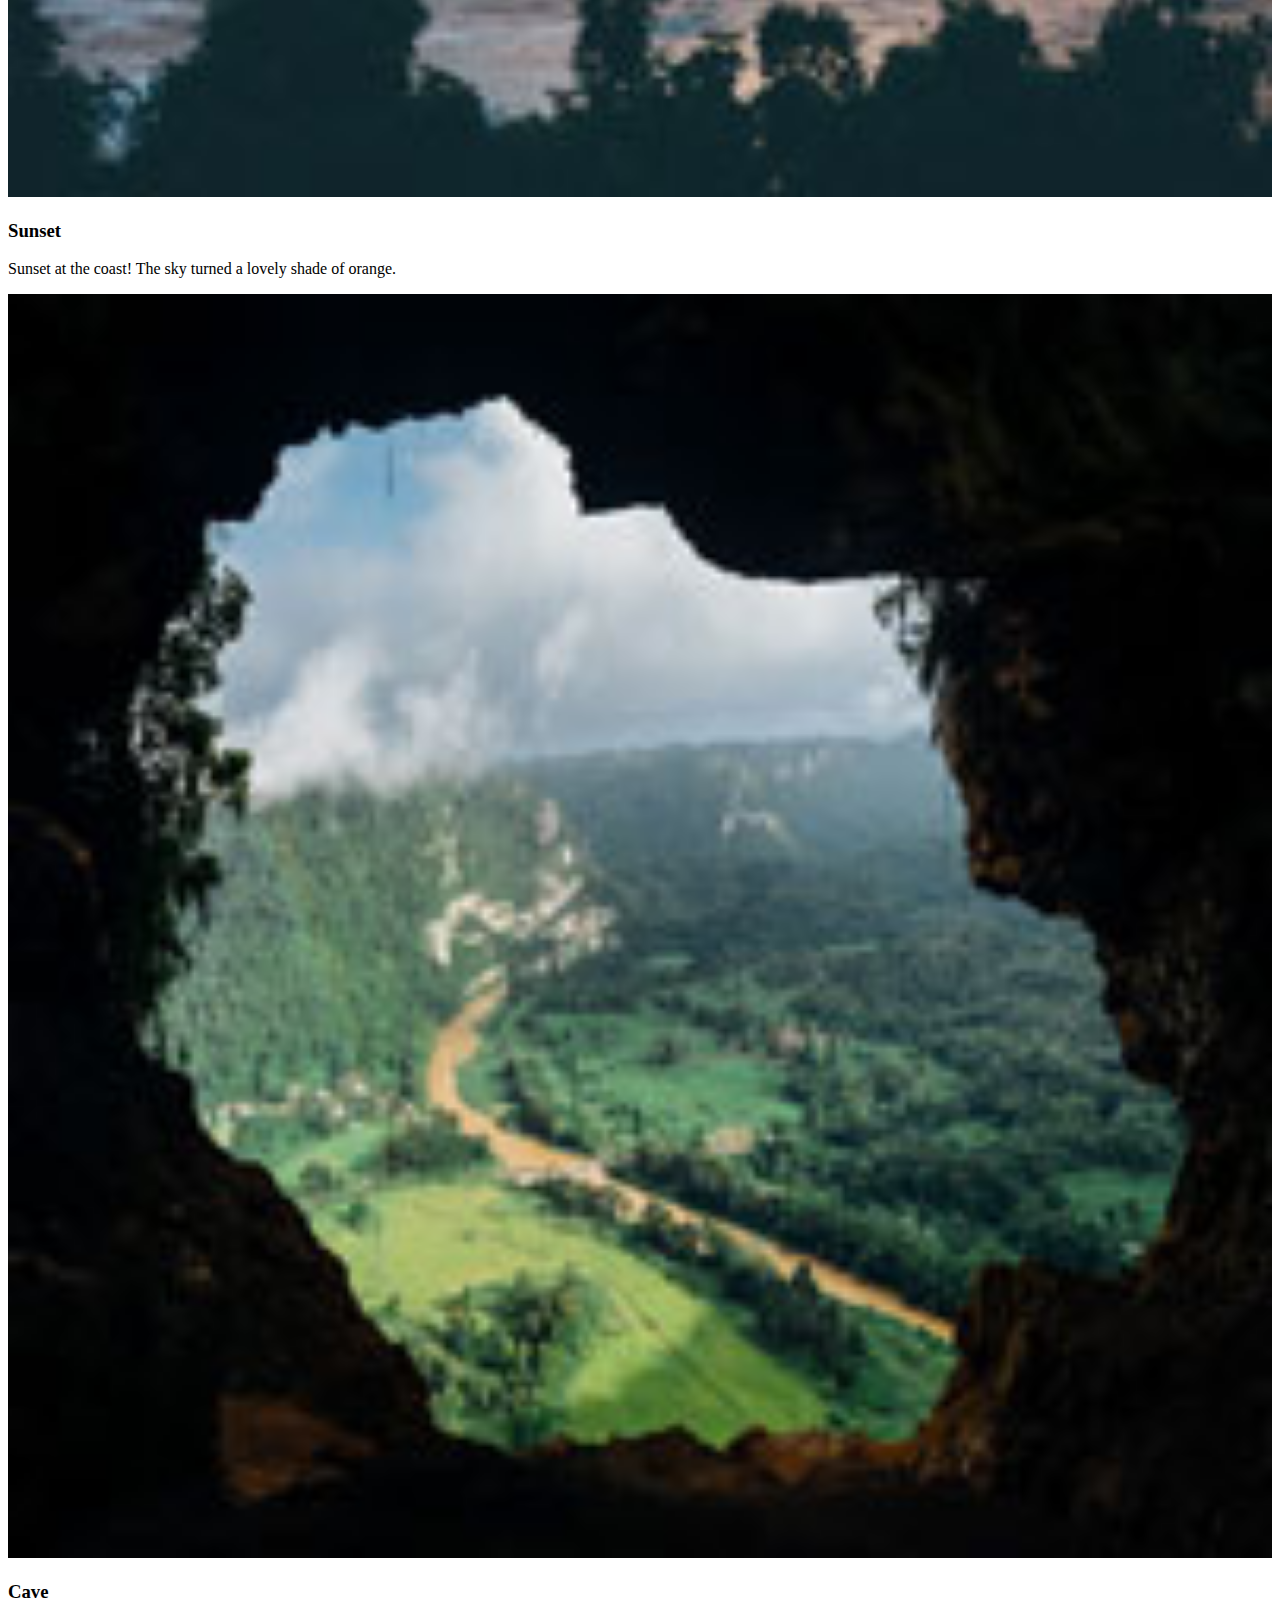
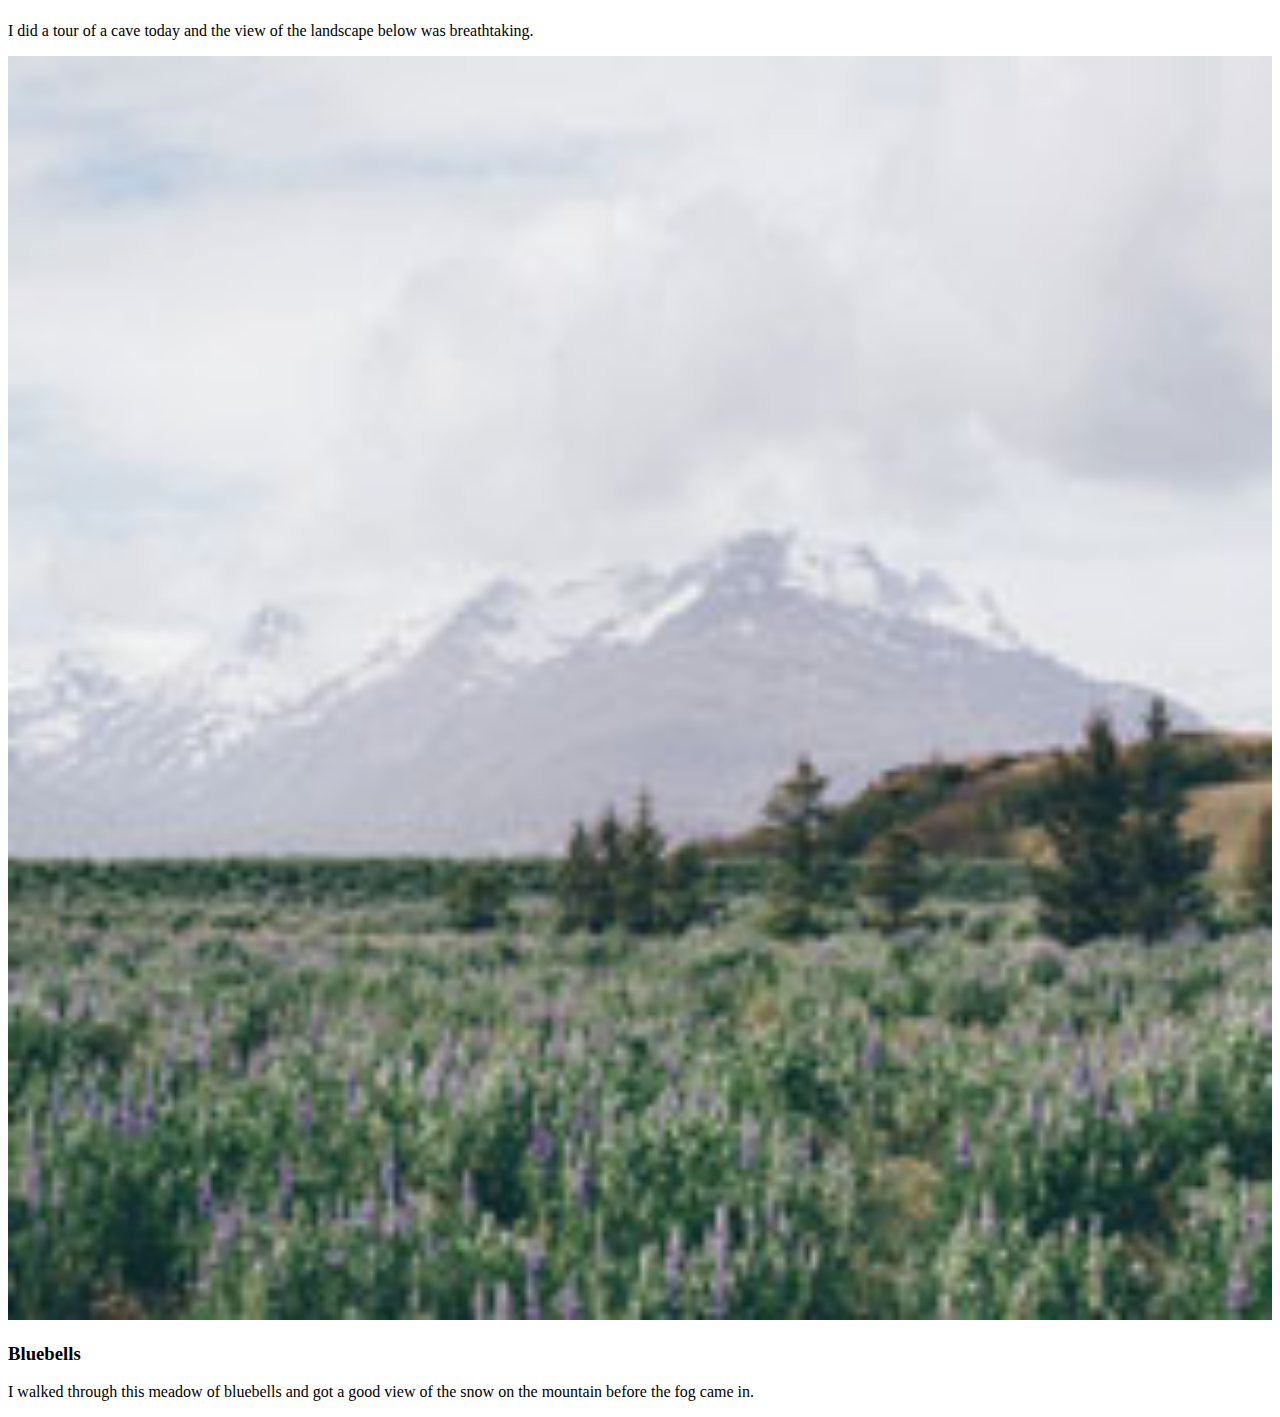
==== commit 43f14de7: "Added captions and tried to add jquery" ====
--- a/html/index.html
+++ b/html/index.html
@@ -2,38 +2,87 @@
 <html lang="en" dir="ltr">
   <head>
     <link rel="stylesheet" type="text/css" href="styles.css">
+    <script src="jquery-3.5.0.min.js"></script>
     <meta charset="utf-8">
+    <!-- <script src="script.js"></script> -->
     <title>Photo Gallery</title>
   </head>
   <body>
-    <script src="script.js"></script>
-    <div class = "main thumbnails">
-        <img src="../photos/thumbnails/01.jpg" alt="image 1">
-        <img src="../photos/thumbnails/02.jpg" alt="image 2">
-        <img src="../photos/thumbnails/03.jpg" alt="image 3">
-        <img src="../photos/thumbnails/04.jpg" alt="image 4">
-        <img src="../photos/thumbnails/05.jpg" alt="image 5">
-        <img src="../photos/thumbnails/06.jpg" alt="image 6">
-        <img src="../photos/thumbnails/07.jpg" alt="image 7">
-        <img src="../photos/thumbnails/08.jpg" alt="image 8">
-        <img src="../photos/thumbnails/09.jpg" alt="image 9">
-        <img src="../photos/thumbnails/10.jpg" alt="image 10">
-        <img src="../photos/thumbnails/11.jpg" alt="image 11">
-        <img src="../photos/thumbnails/12.jpg" alt="image 12">
+    <div class = "main-thumbnails">
+      <div class="thumbnails">
+          <img src="../photos/thumbnails/01.jpg" alt="image 1">
+          <h3>Hay Bales</h3>
+          <p>I love hay bales. Took this snap on a drive through the countryside past some straw fields.</p>
+      </div>
+      <div class="thumbnails">
+          <img src="../photos/thumbnails/02.jpg" alt="image 2">
+          <h3>Lake</h3>
+          <p>The lake was so calm today. We had a great view of the snow on the mountains from here.</p>
+      </div>
+      <div class="thumbnails">
+          <img src="../photos/thumbnails/03.jpg" alt="image 3" style="width:100%">
+          <h3>Canyon</h3>
+          <p>I hiked to the top of the mountain and got this picture of the canyon and trees below.</p>
+      </div>
+      <div class="thumbnails">
+          <img src="../photos/thumbnails/04.jpg" alt="image 4" style="width:100%">
+          <h3>Iceberg</h3>
+          <p>It was amazing to see an iceberg up close, it was so cold but didn’t snow today.</p>
+      </div>
+      <div class="thumbnails">
+          <img src="../photos/thumbnails/05.jpg" alt="image 5" style="width:100%">
+          <h3>Desert</h3>
+          <p>The red cliffs were beautiful. It was really hot in the desert but we did a lot of walking through the canyons.</p>
+      </div>
+      <div class="thumbnails">
+          <img src="../photos/thumbnails/06.jpg" alt="image 6" style="width:100%">
+          <h3>Fall</h3>
+          <p>Fall is coming, I love when the leaves on the trees start to change color.</p>
+      </div>
+      <div class="thumbnails">
+          <img src="../photos/thumbnails/07.jpg" alt="image 7" style="width:100%">
+          <h3>Plantation</h3>
+          <p>I drove past this plantation yesterday, everything is so green!</p>
+      </div>
+      <div class="thumbnails">
+          <img src="../photos/thumbnails/08.jpg" alt="image 8" style="width:100%">
+          <h3>Dunes</h3>
+          <p>My summer vacation to the Oregon Coast. I love the sandy dunes!</p>
+      </div>
+      <div class="thumbnails">
+          <img src="../photos/thumbnails/09.jpg" alt="image 9" style="width:100%">
+          <h3>Countryside Lane</h3>
+          <p>We enjoyed a quiet stroll down this countryside lane. </p>
+      </div>
+      <div class="thumbnails">
+          <img src="../photos/thumbnails/10.jpg" alt="image 10" style="width:100%">
+          <h3>Sunset</h3>
+          <p>Sunset at the coast! The sky turned a lovely shade of orange.</p>
+      </div>
+      <div class="thumbnails">
+          <img src="../photos/thumbnails/11.jpg" alt="image 11" style="width:100%">
+          <h3>Cave</h3>
+          <p>I did a tour of a cave today and the view of the landscape below was breathtaking.</p>
+      </div>
+      <div class="thumbnails">
+          <img src="../photos/thumbnails/12.jpg" alt="image 12" style="width:100%">
+          <h3>Bluebells</h3>
+          <p>I walked through this meadow of bluebells and got a good view of the snow on the mountain before the fog came in.</p>
+      </div>
     </div>
-    <div class="Large photos">
-      <img src="../photos/01.jpg" alt="image 1">
-      <img src="../photos/02.jpg" alt="image 2">
-      <img src="../photos/03.jpg" alt="image 3">
-      <img src="../photos/04.jpg" alt="image 4">
-      <img src="../photos/05.jpg" alt="image 5">
-      <img src="../photos/06.jpg" alt="image 6">
-      <img src="../photos/07.jpg" alt="image 7">
-      <img src="../photos/08.jpg" alt="image 8">
-      <img src="../photos/09.jpg" alt="image 9">
-      <img src="../photos/10.jpg" alt="image 10">
-      <img src="../photos/11.jpg" alt="image 11">
-      <img src="../photos/12.jpg" alt="image 12">
-    </div>
+    <!-- <div class="Large photos">
+      <a href="#"><img src="../photos/01.jpg" alt="image 1"></a>
+      <a href="#"><img src="../photos/02.jpg" alt="image 2"></a>
+      <a href="#"><img src="../photos/03.jpg" alt="image 3"></a>
+      <a href="#"><img src="../photos/04.jpg" alt="image 4"></a>
+      <a href="#"><img src="../photos/05.jpg" alt="image 5"></a>
+      <a href="#"><img src="../photos/06.jpg" alt="image 6"></a>
+      <a href="#"><img src="../photos/07.jpg" alt="image 7"></a>
+      <a href="#"><img src="../photos/08.jpg" alt="image 8"></a>
+      <a href="#"><img src="../photos/09.jpg" alt="image 9"></a>
+      <a href="#"><img src="../photos/10.jpg" alt="image 10"></a>
+      <a href="#"><img src="../photos/11.jpg" alt="image 11"></a>
+      <a href="#"><img src="../photos/12.jpg" alt="image 12"></a>
+    </div> -->
   </body>
 </html>
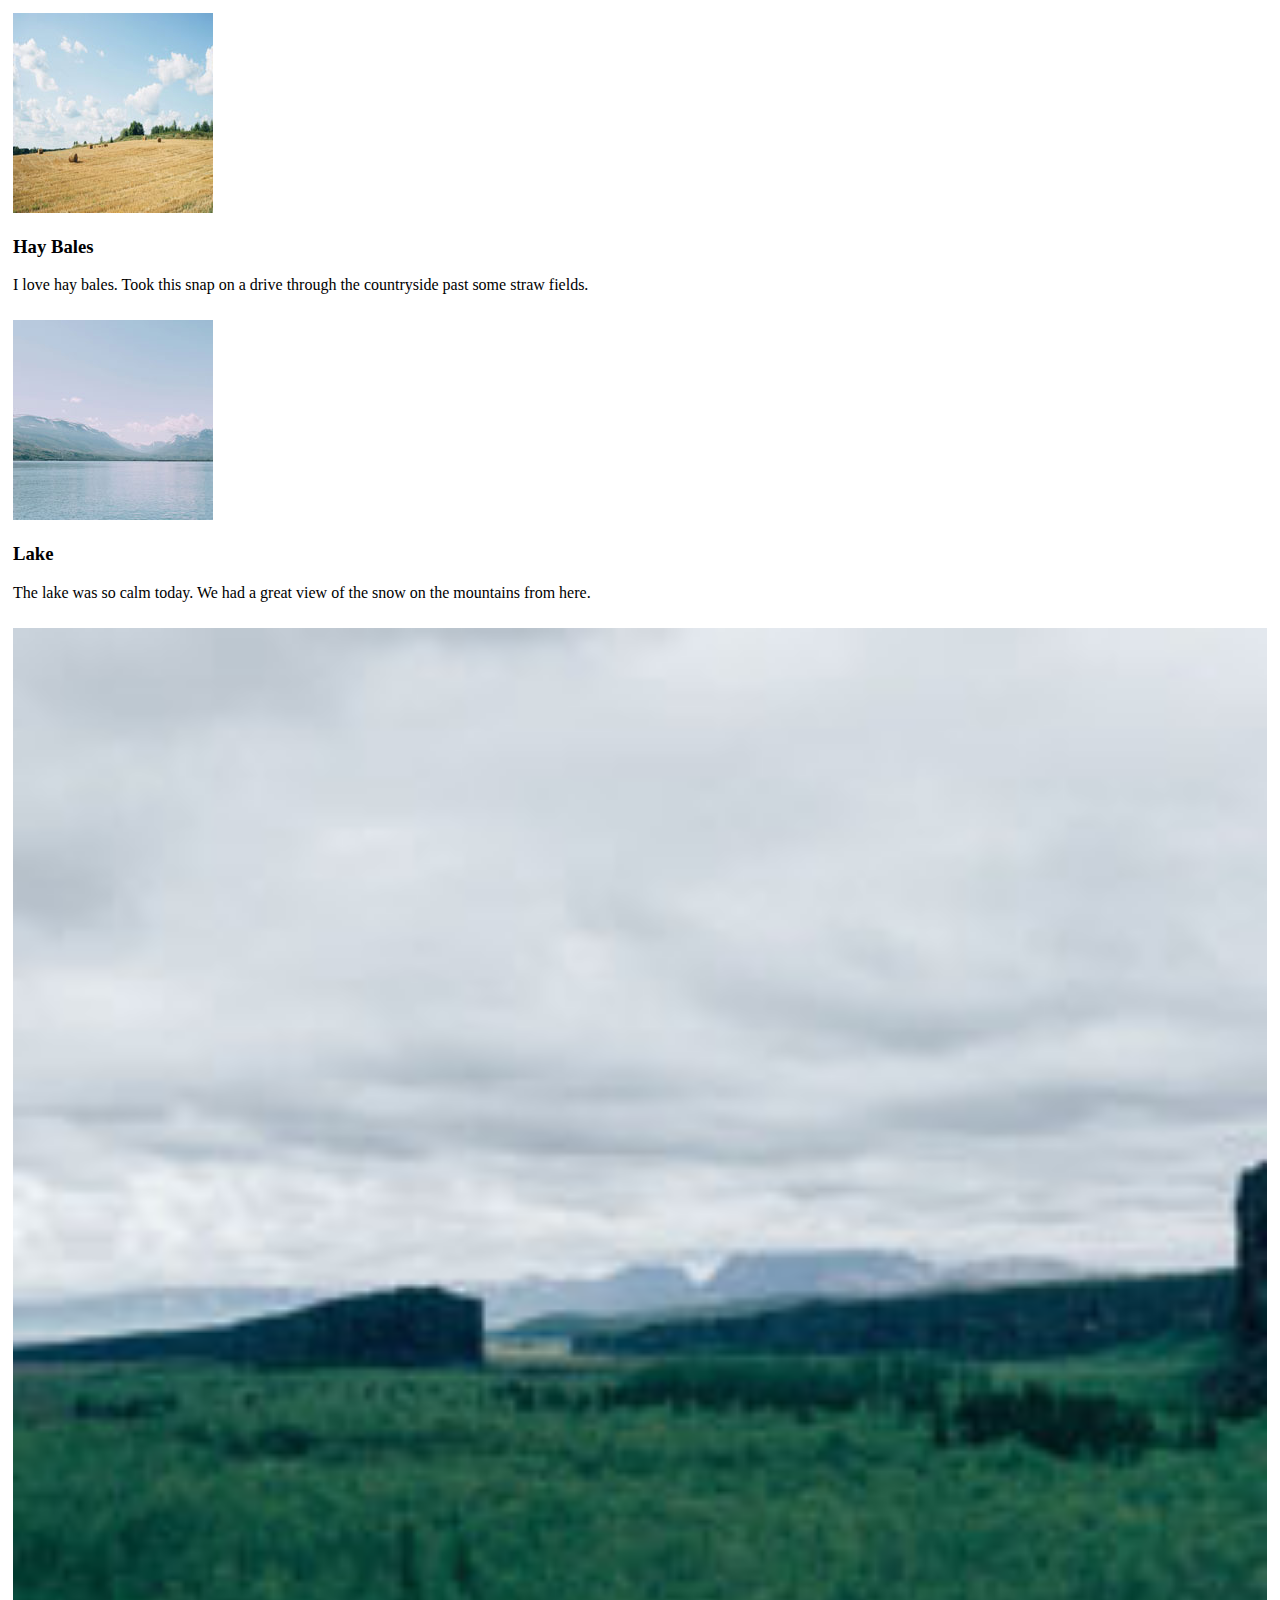
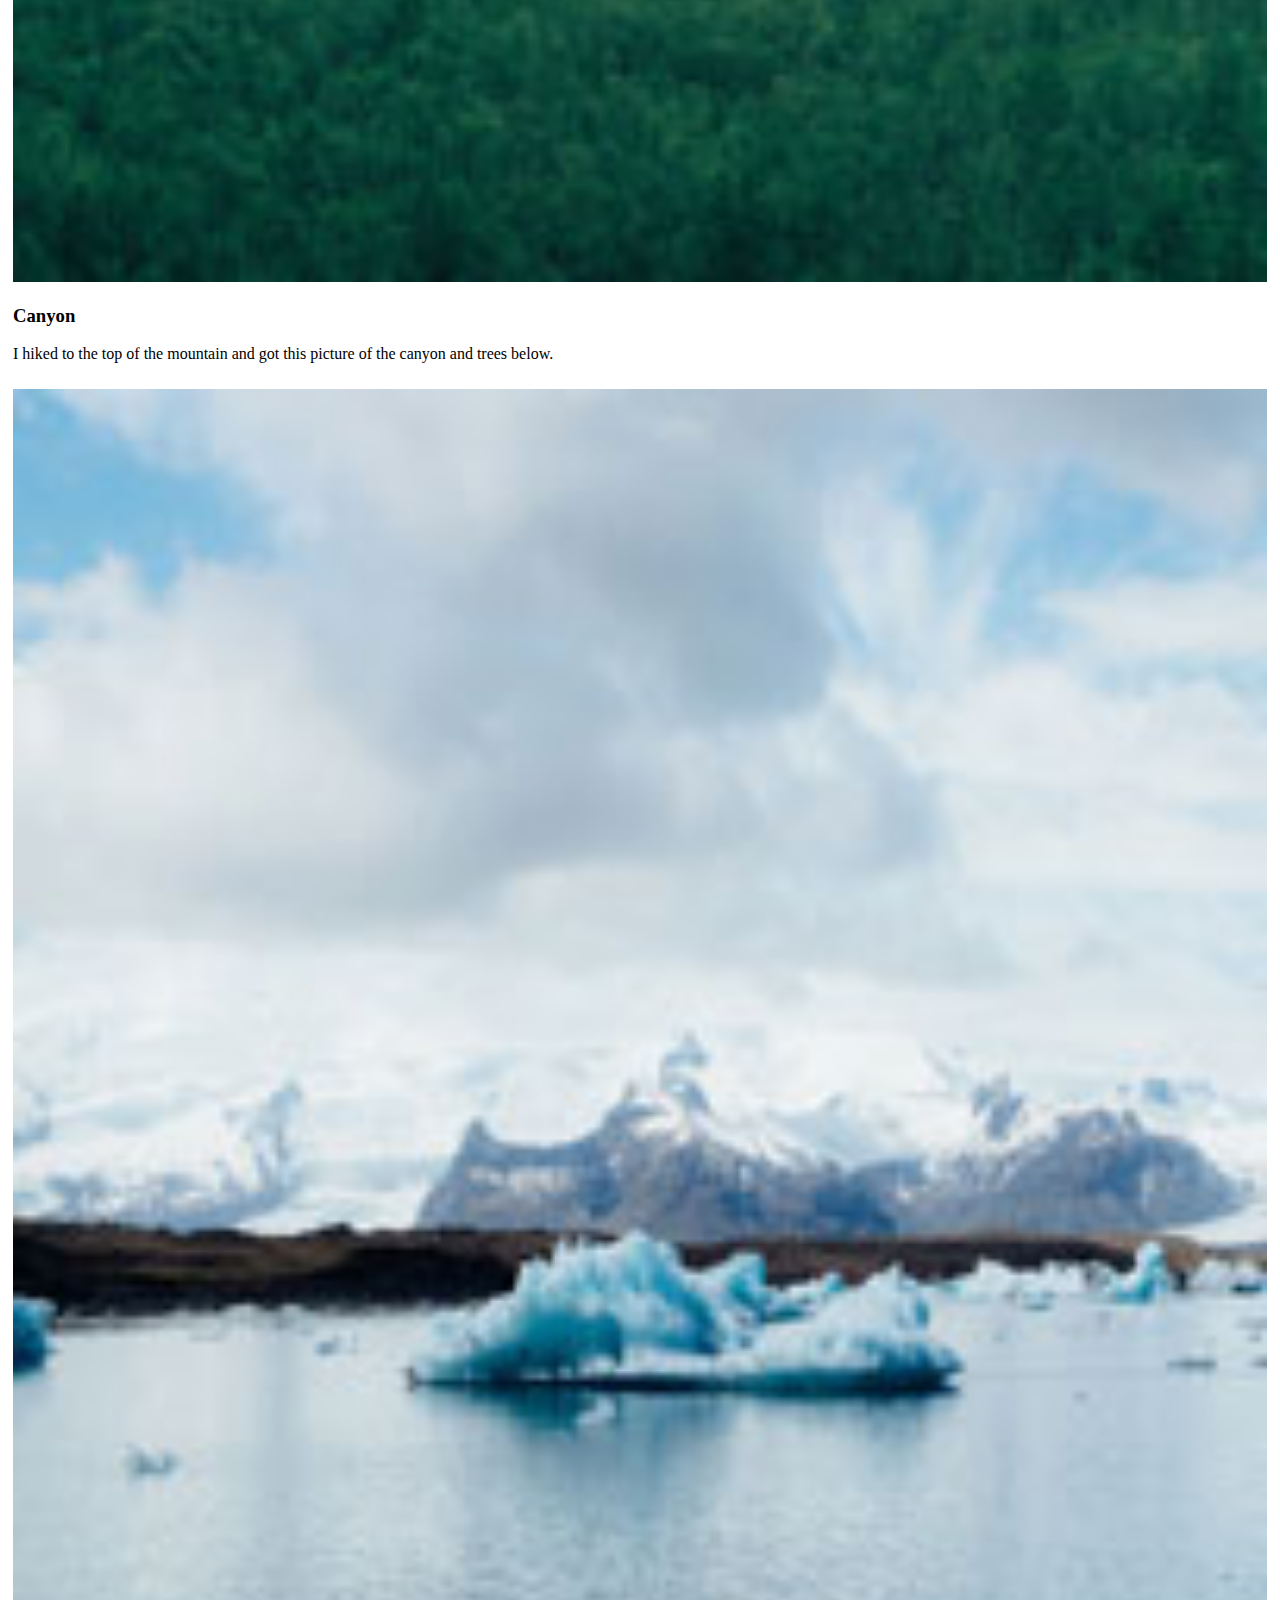
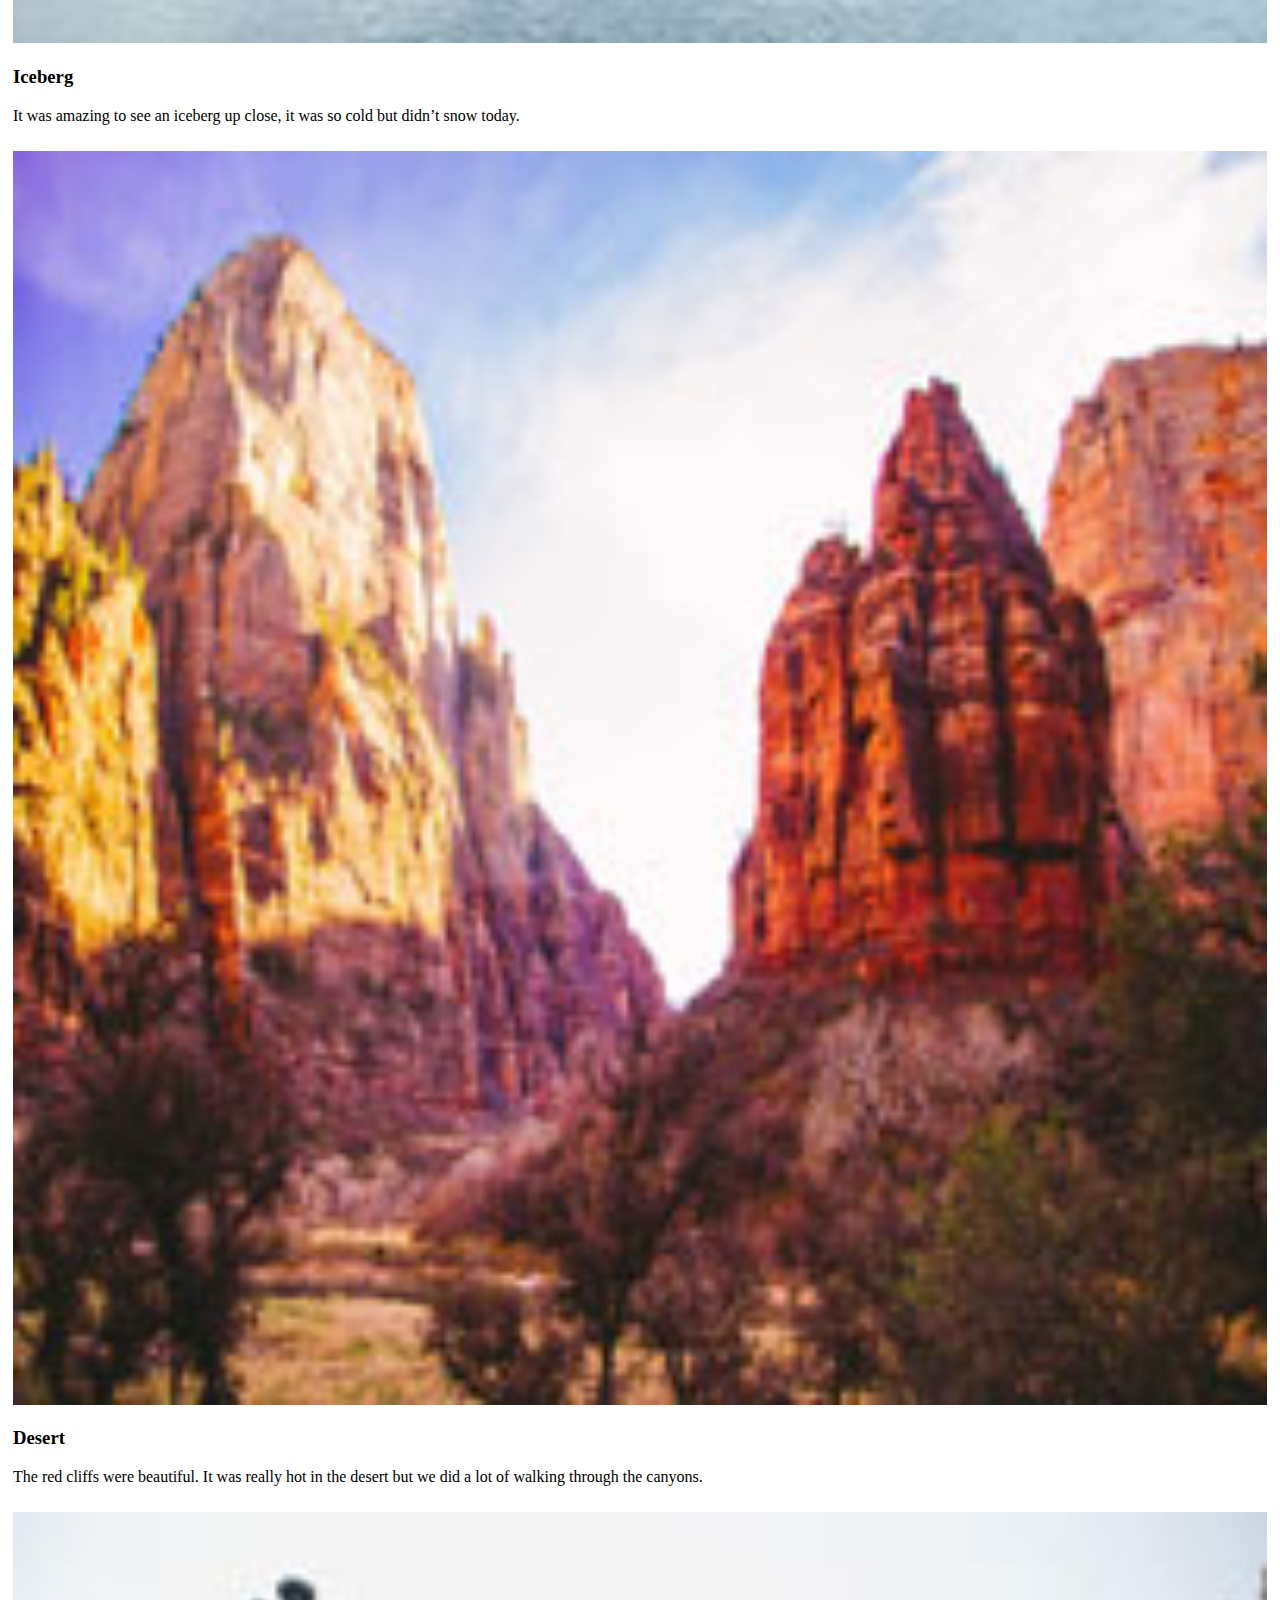
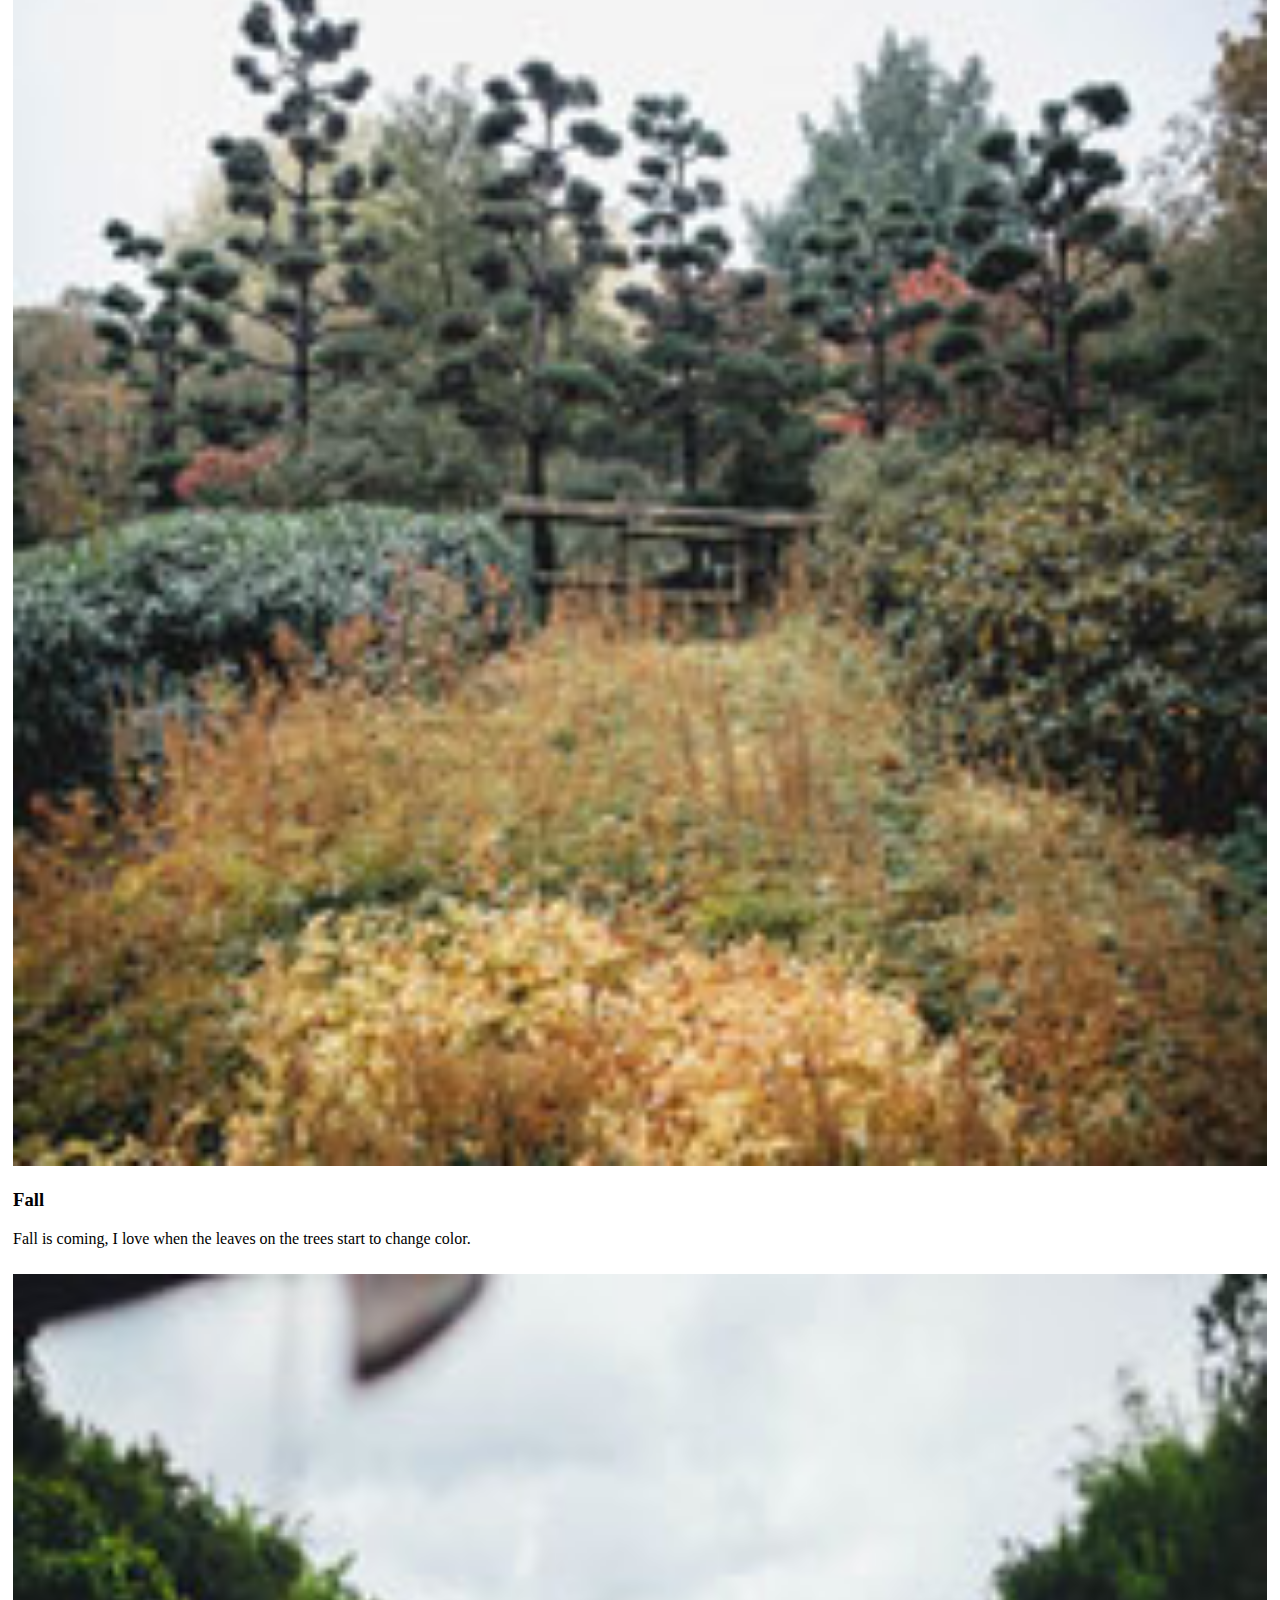
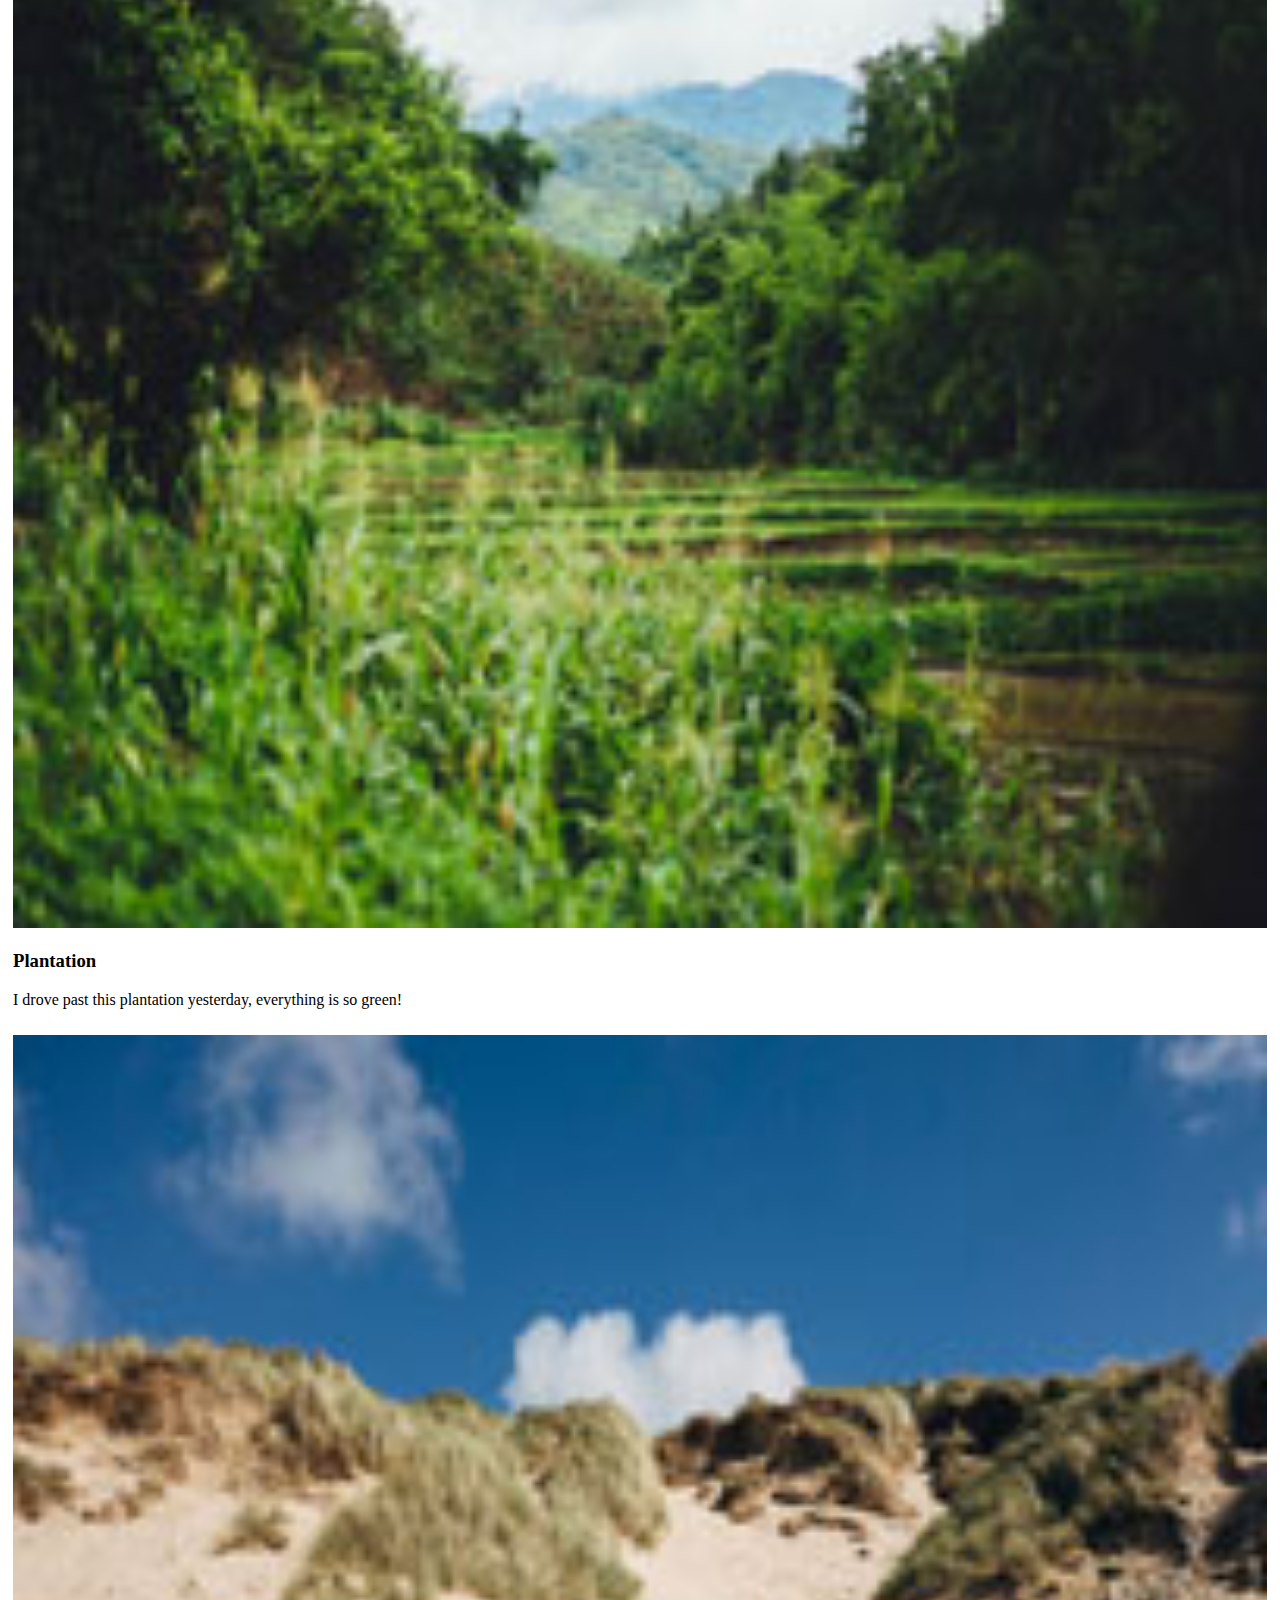
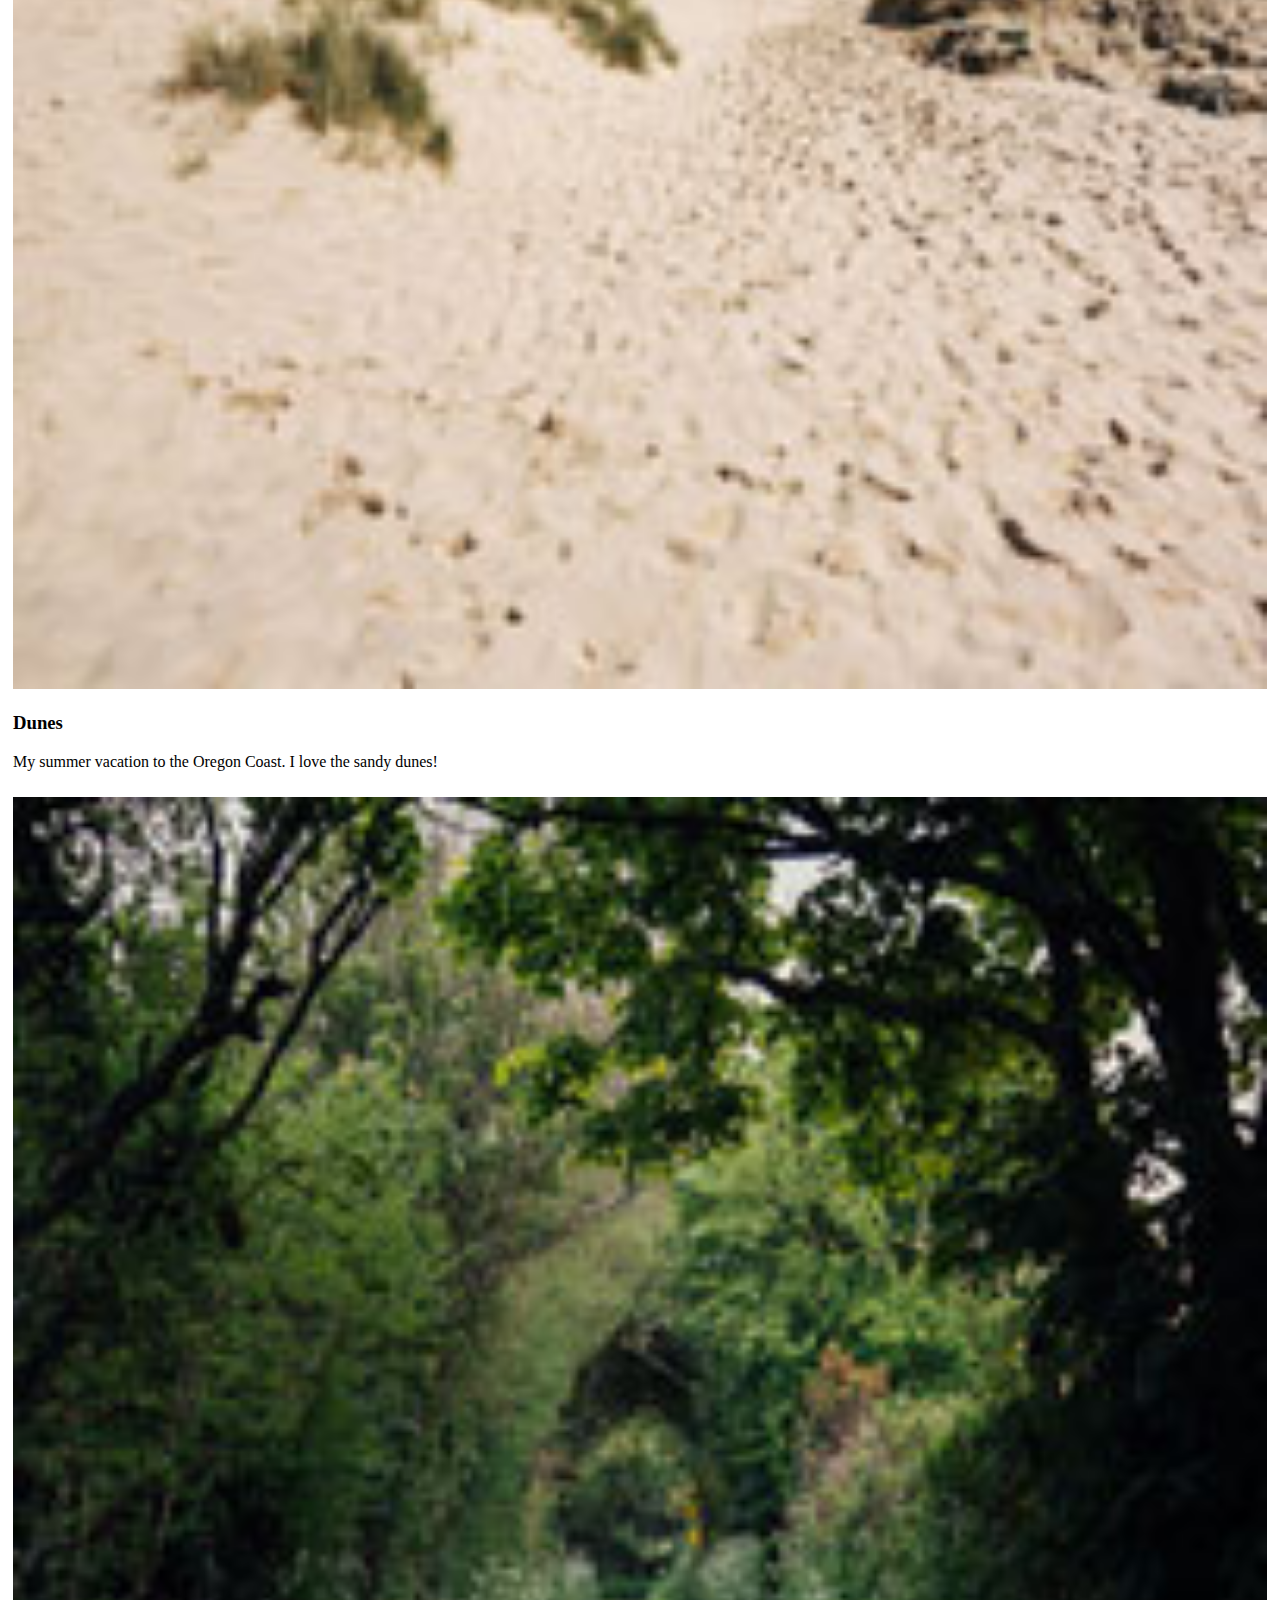
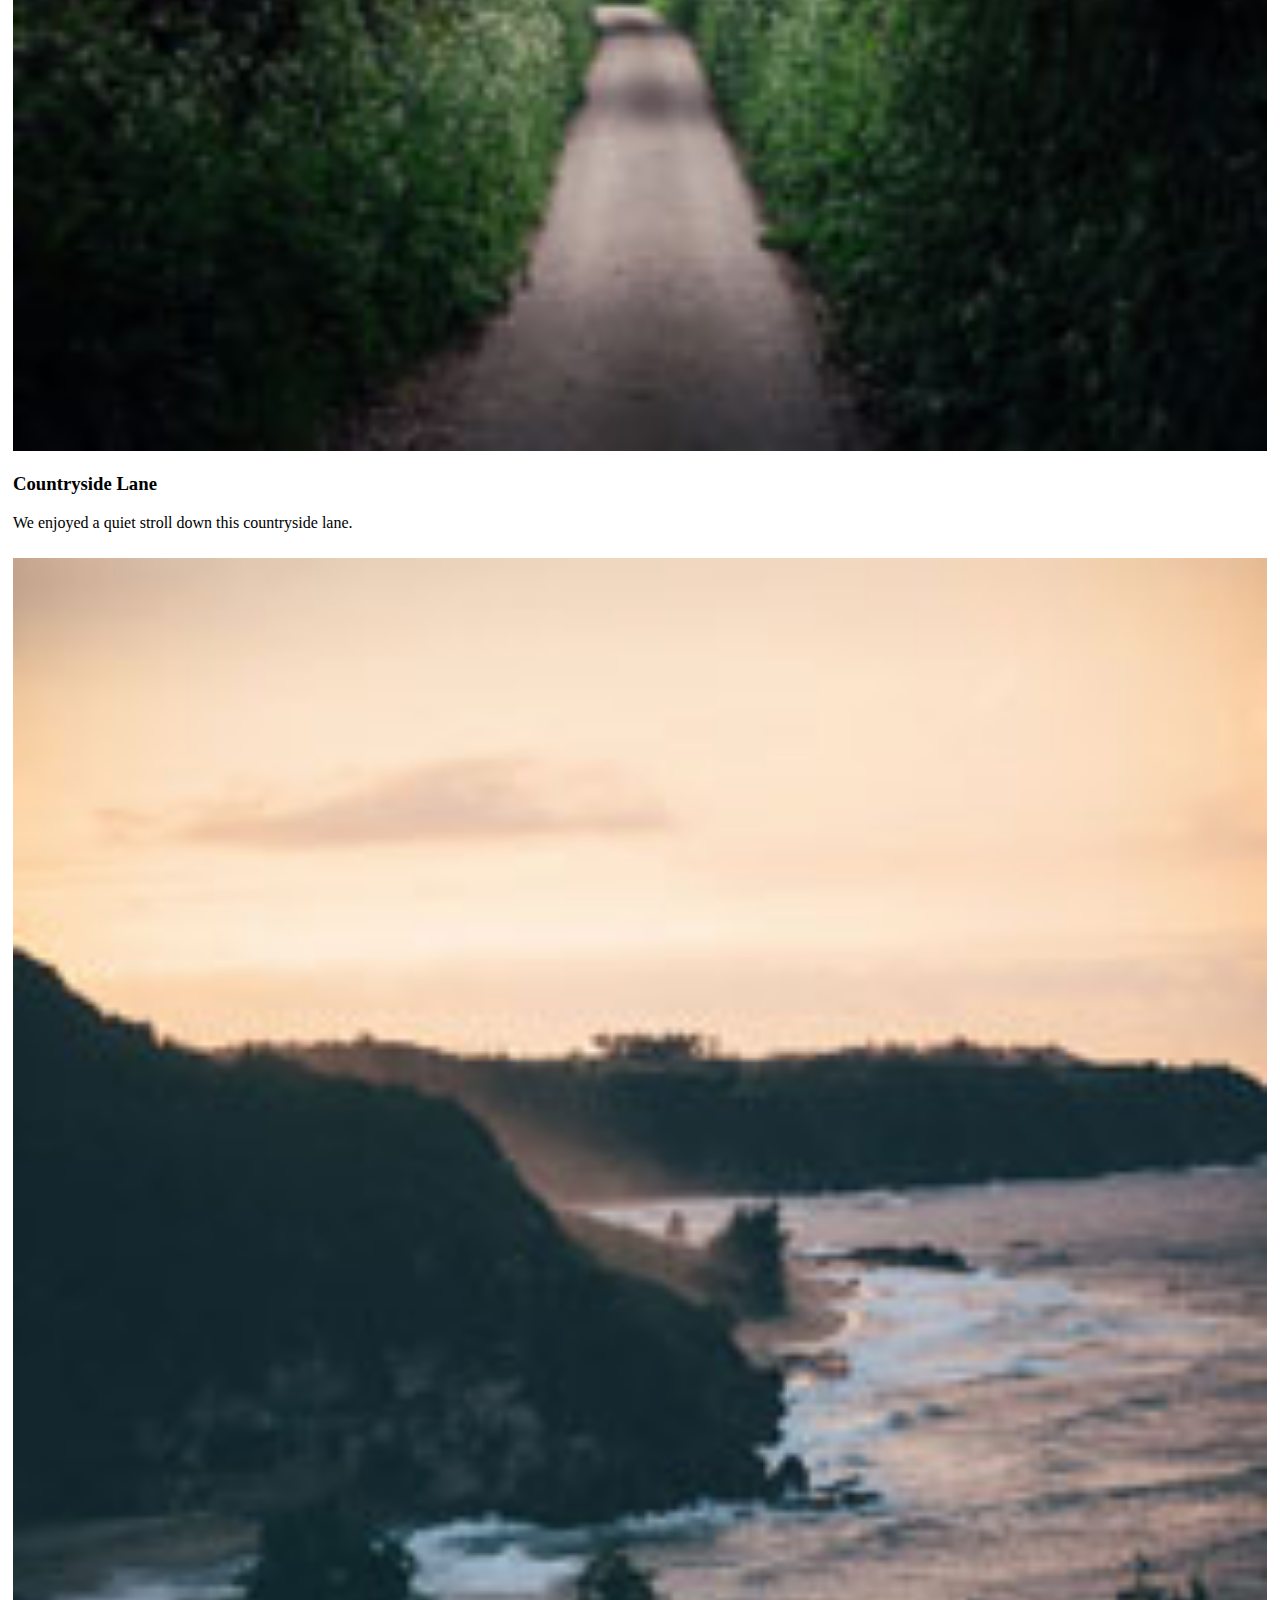
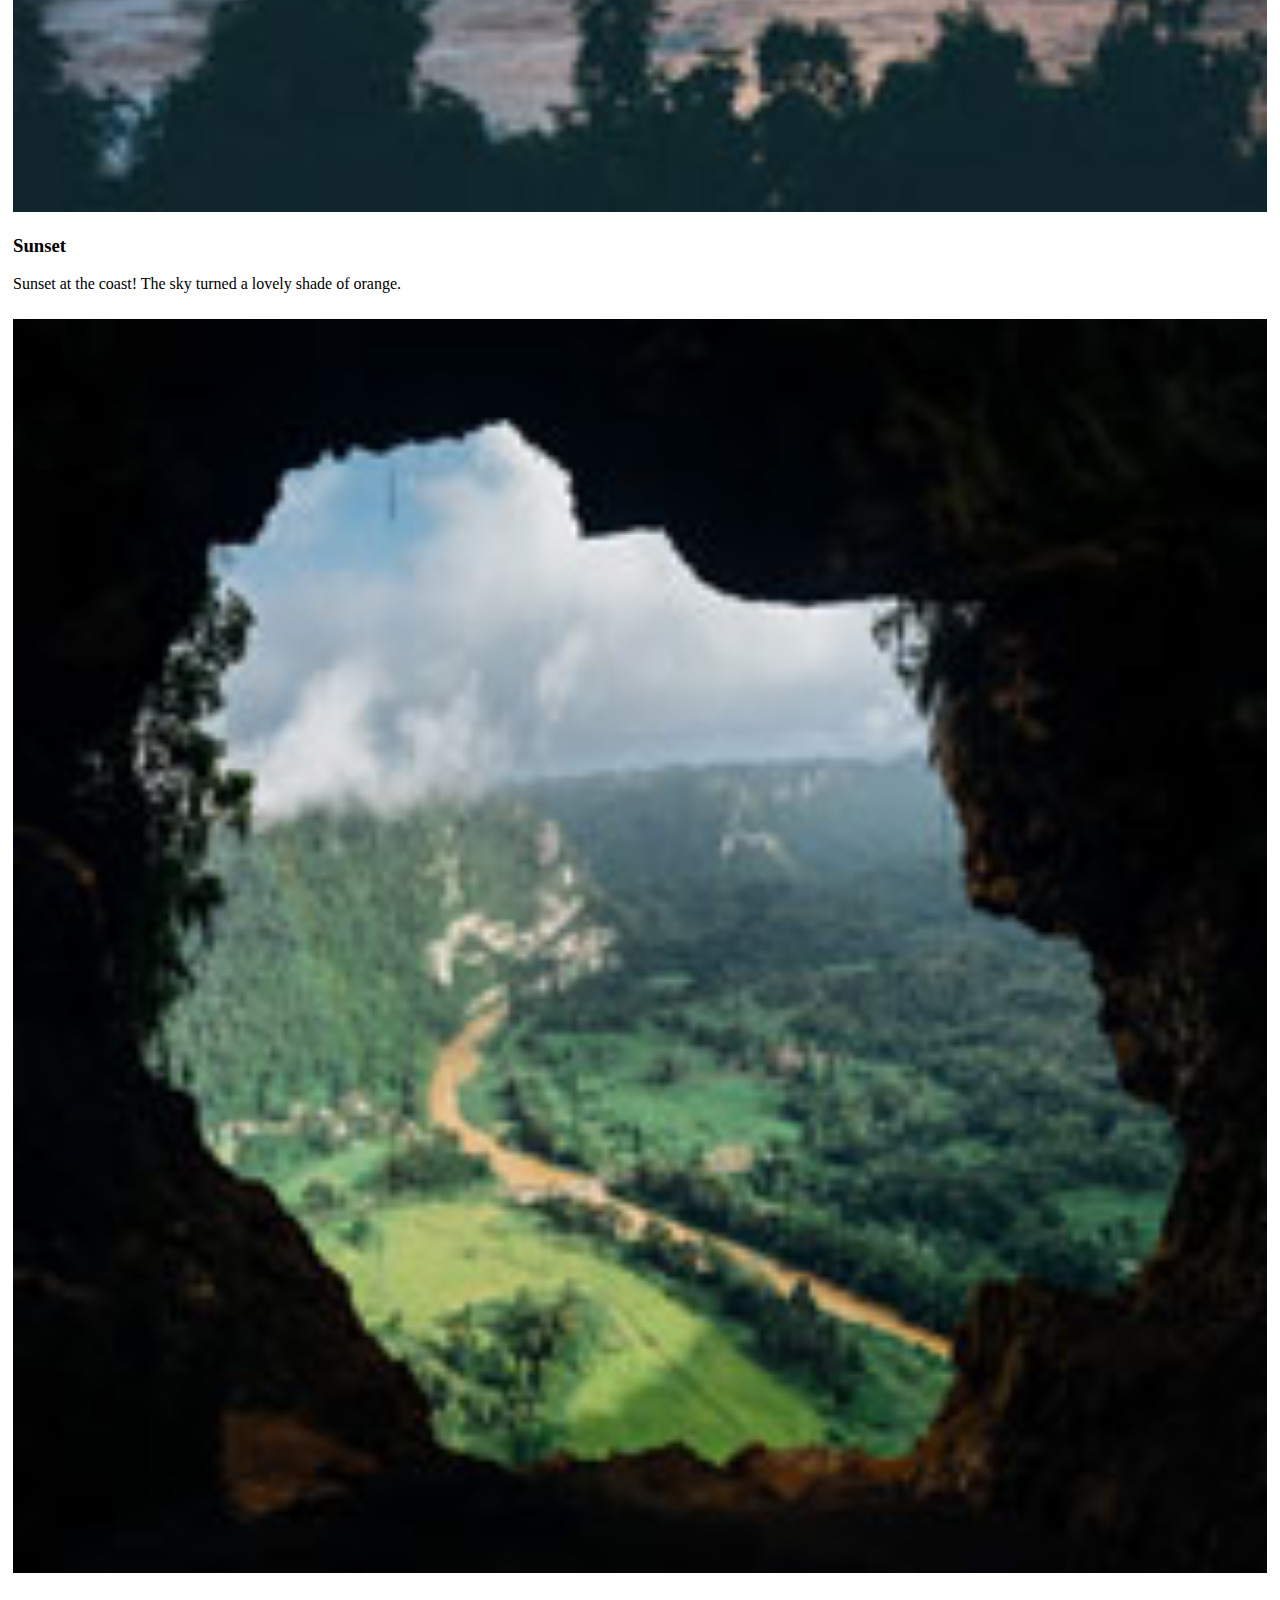
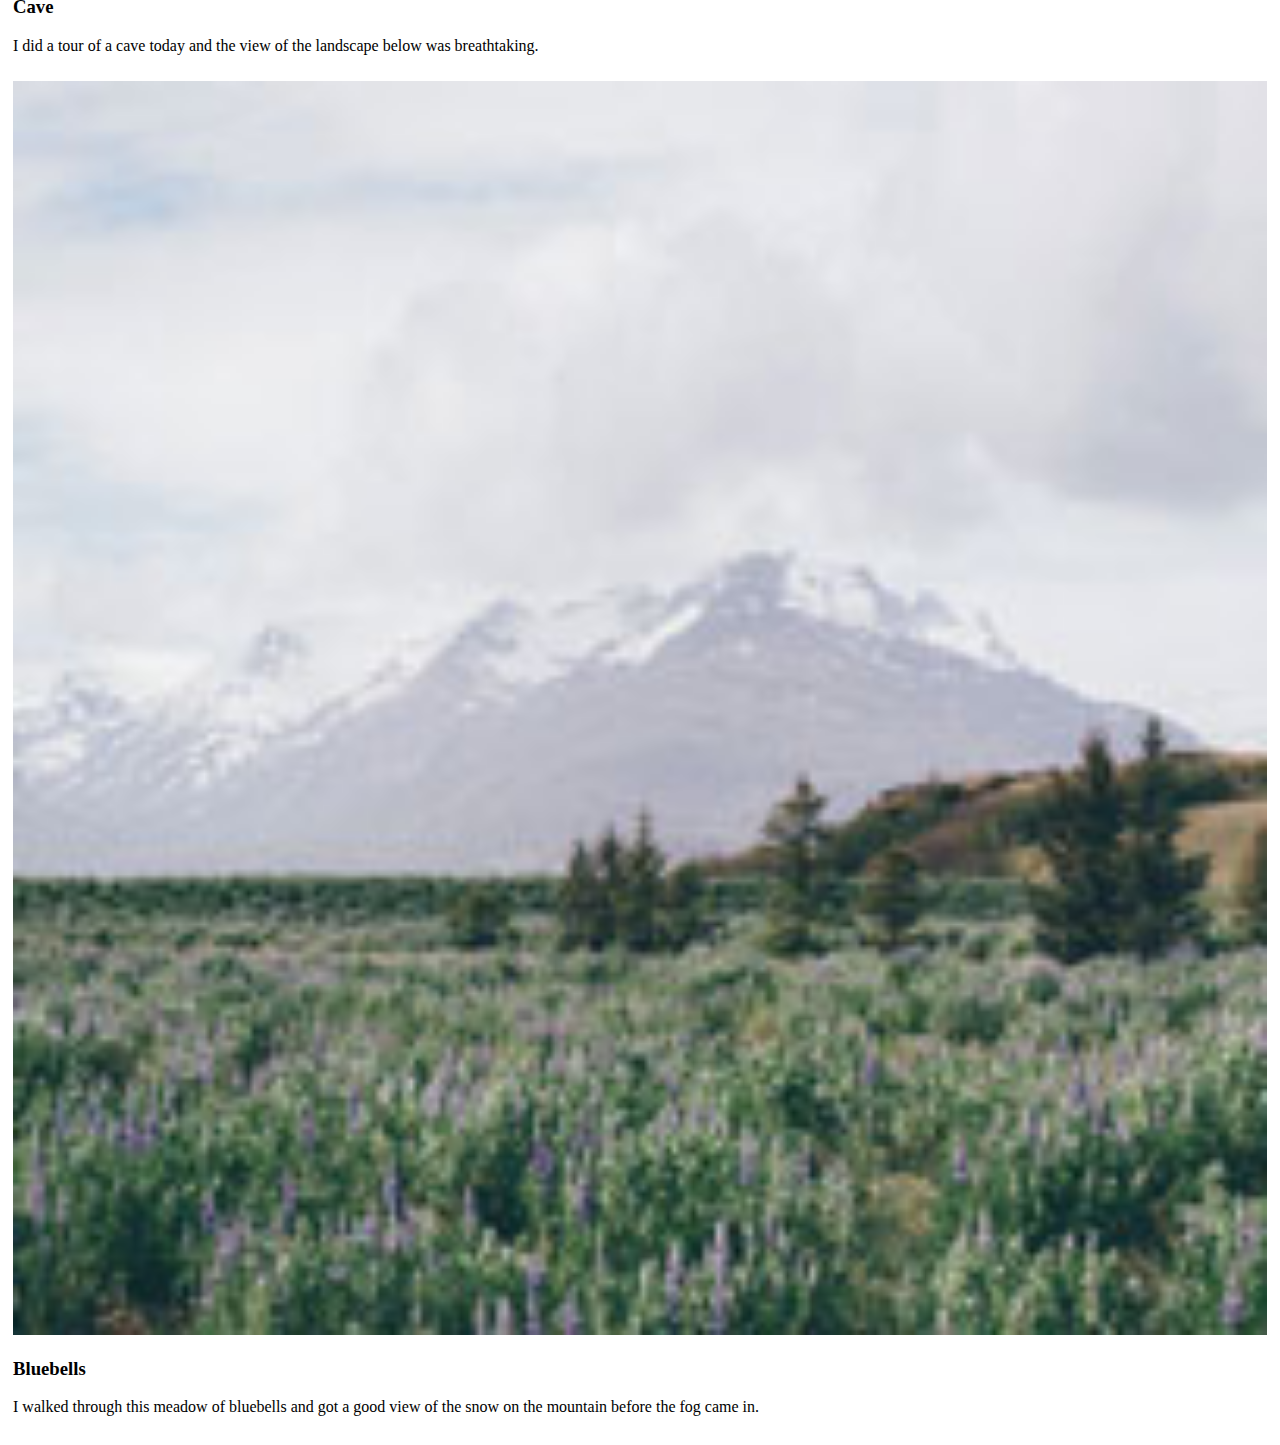
==== commit 25892322: "correctly linked styles.css to html" ====
--- a/html/index.html
+++ b/html/index.html
@@ -1,10 +1,9 @@
 <!DOCTYPE html>
 <html lang="en" dir="ltr">
   <head>
-    <link rel="stylesheet" type="text/css" href="styles.css">
-    <script src="jquery-3.5.0.min.js"></script>
+    <link rel="stylesheet" type="text/css" href="../css/styles.css">
+    <script src="../js/jquery-3.5.0.min.js"></script>
     <meta charset="utf-8">
-    <!-- <script src="script.js"></script> -->
     <title>Photo Gallery</title>
   </head>
   <body>
--- a/css/styles.css
+++ b/css/styles.css
@@ -0,0 +1,8 @@
+.main-thumbnails {
+  display: flex-;
+}
+
+.thumbnails {
+  flex: 33.33%;
+  padding: 5px;
+}
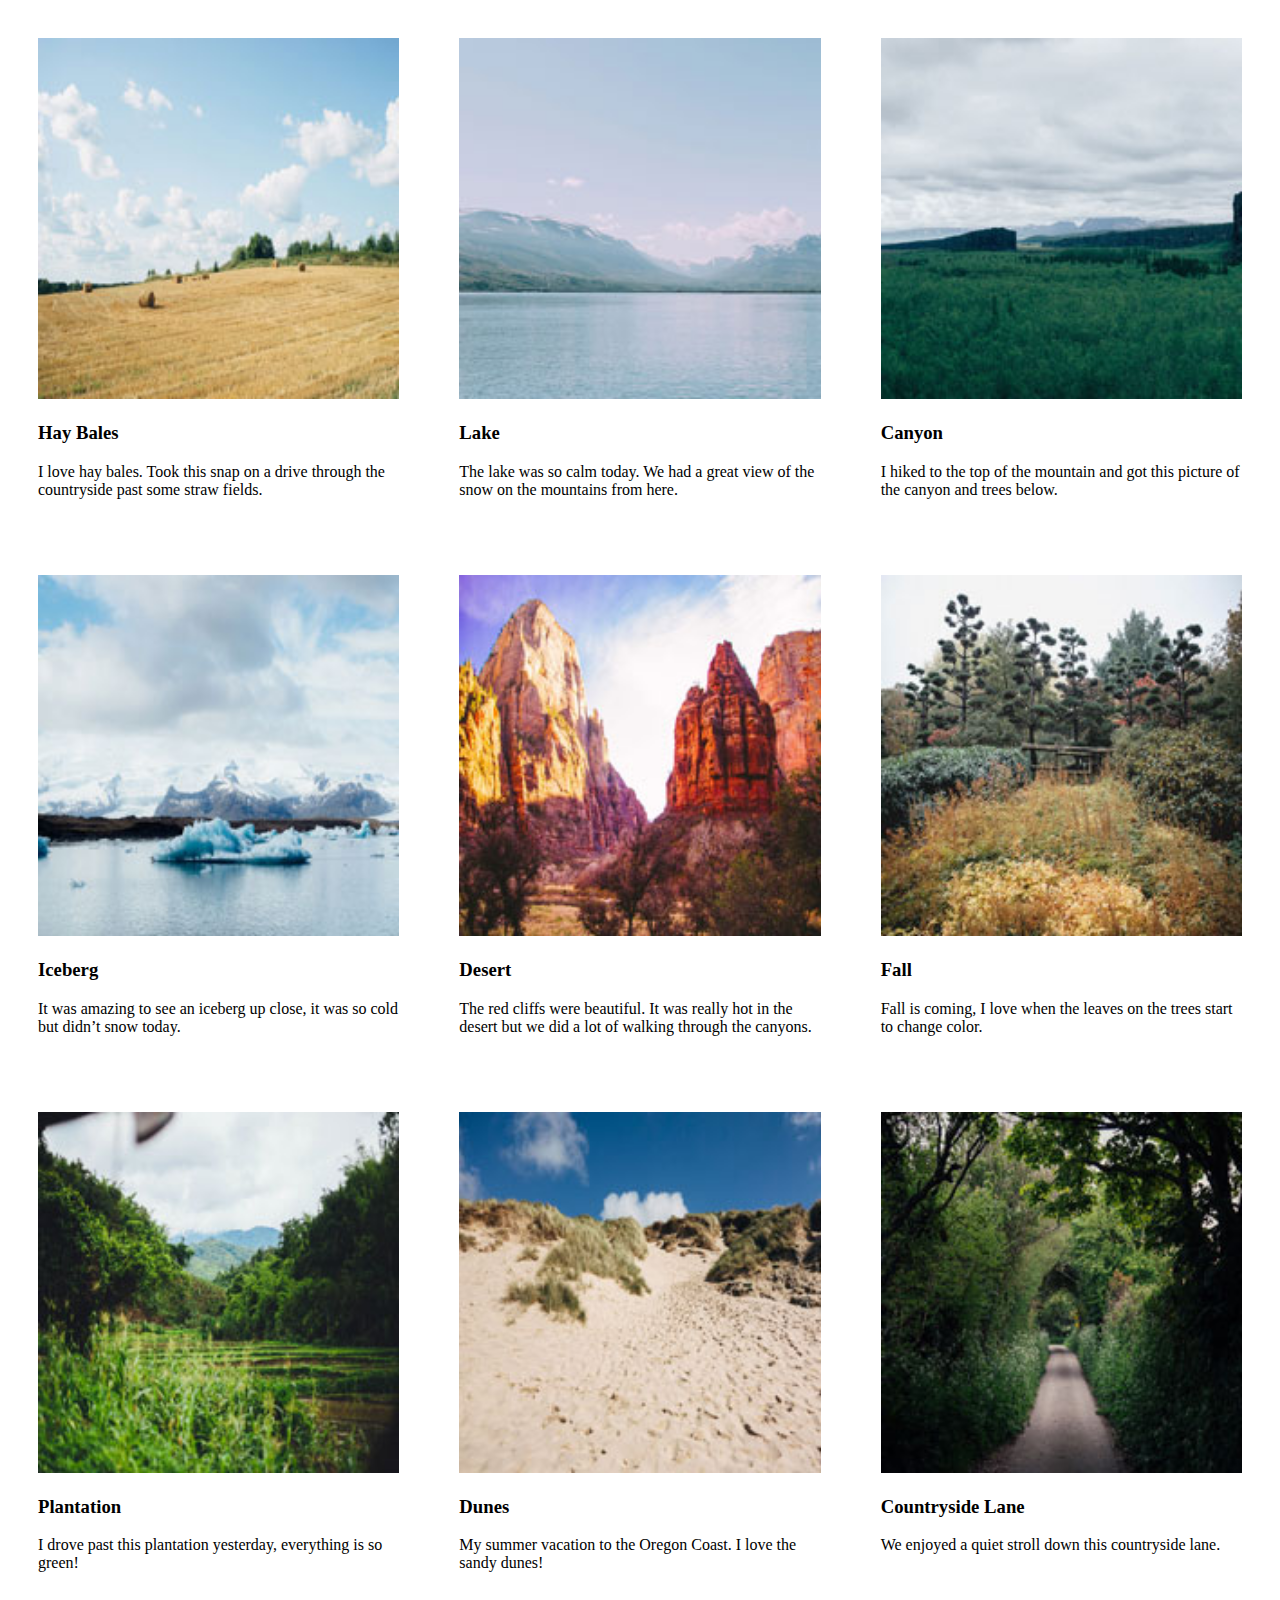
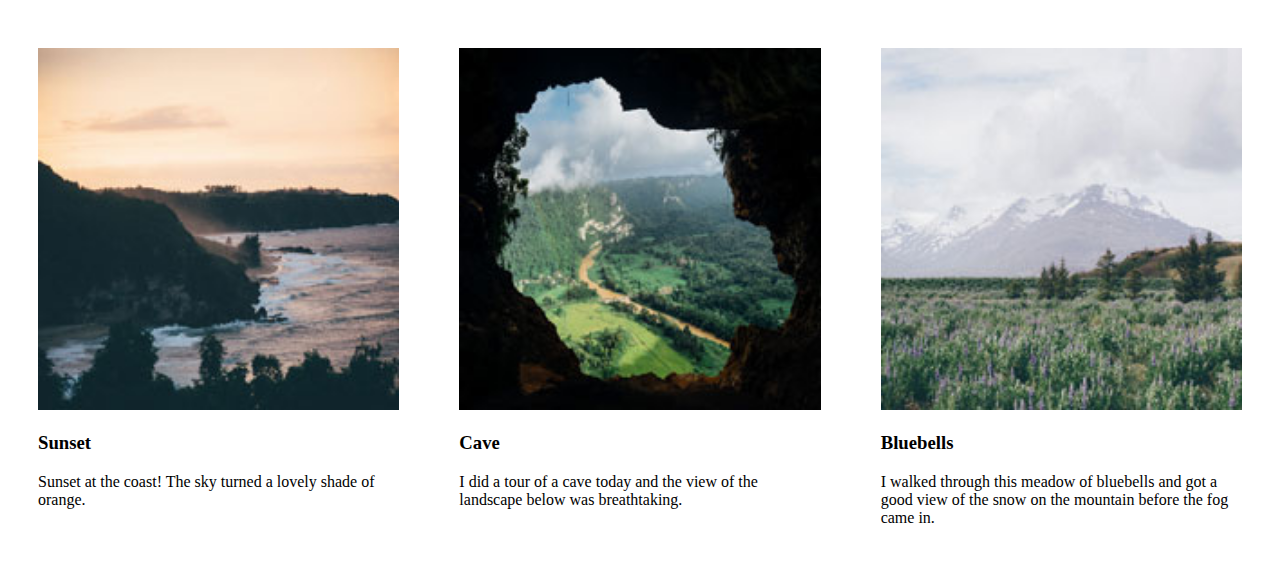
==== commit 4b9b21c9: "flexbox" ====
--- a/html/index.html
+++ b/html/index.html
@@ -9,12 +9,12 @@
   <body>
     <div class = "main-thumbnails">
       <div class="thumbnails">
-          <img src="../photos/thumbnails/01.jpg" alt="image 1">
+          <img src="../photos/thumbnails/01.jpg" alt="image 1" style="width:100%">
           <h3>Hay Bales</h3>
           <p>I love hay bales. Took this snap on a drive through the countryside past some straw fields.</p>
       </div>
       <div class="thumbnails">
-          <img src="../photos/thumbnails/02.jpg" alt="image 2">
+          <img src="../photos/thumbnails/02.jpg" alt="image 2" style="width:100%">
           <h3>Lake</h3>
           <p>The lake was so calm today. We had a great view of the snow on the mountains from here.</p>
       </div>
--- a/css/styles.css
+++ b/css/styles.css
@@ -1,8 +1,14 @@
+body {
+  display: flex;
+  max-width: 100%;
+}
+
 .main-thumbnails {
-  display: flex-;
+  display: flex;
+  flex-wrap: wrap;
 }
 
 .thumbnails {
-  flex: 33.33%;
-  padding: 5px;
+  flex: 25%;
+  padding: 30px;
 }
